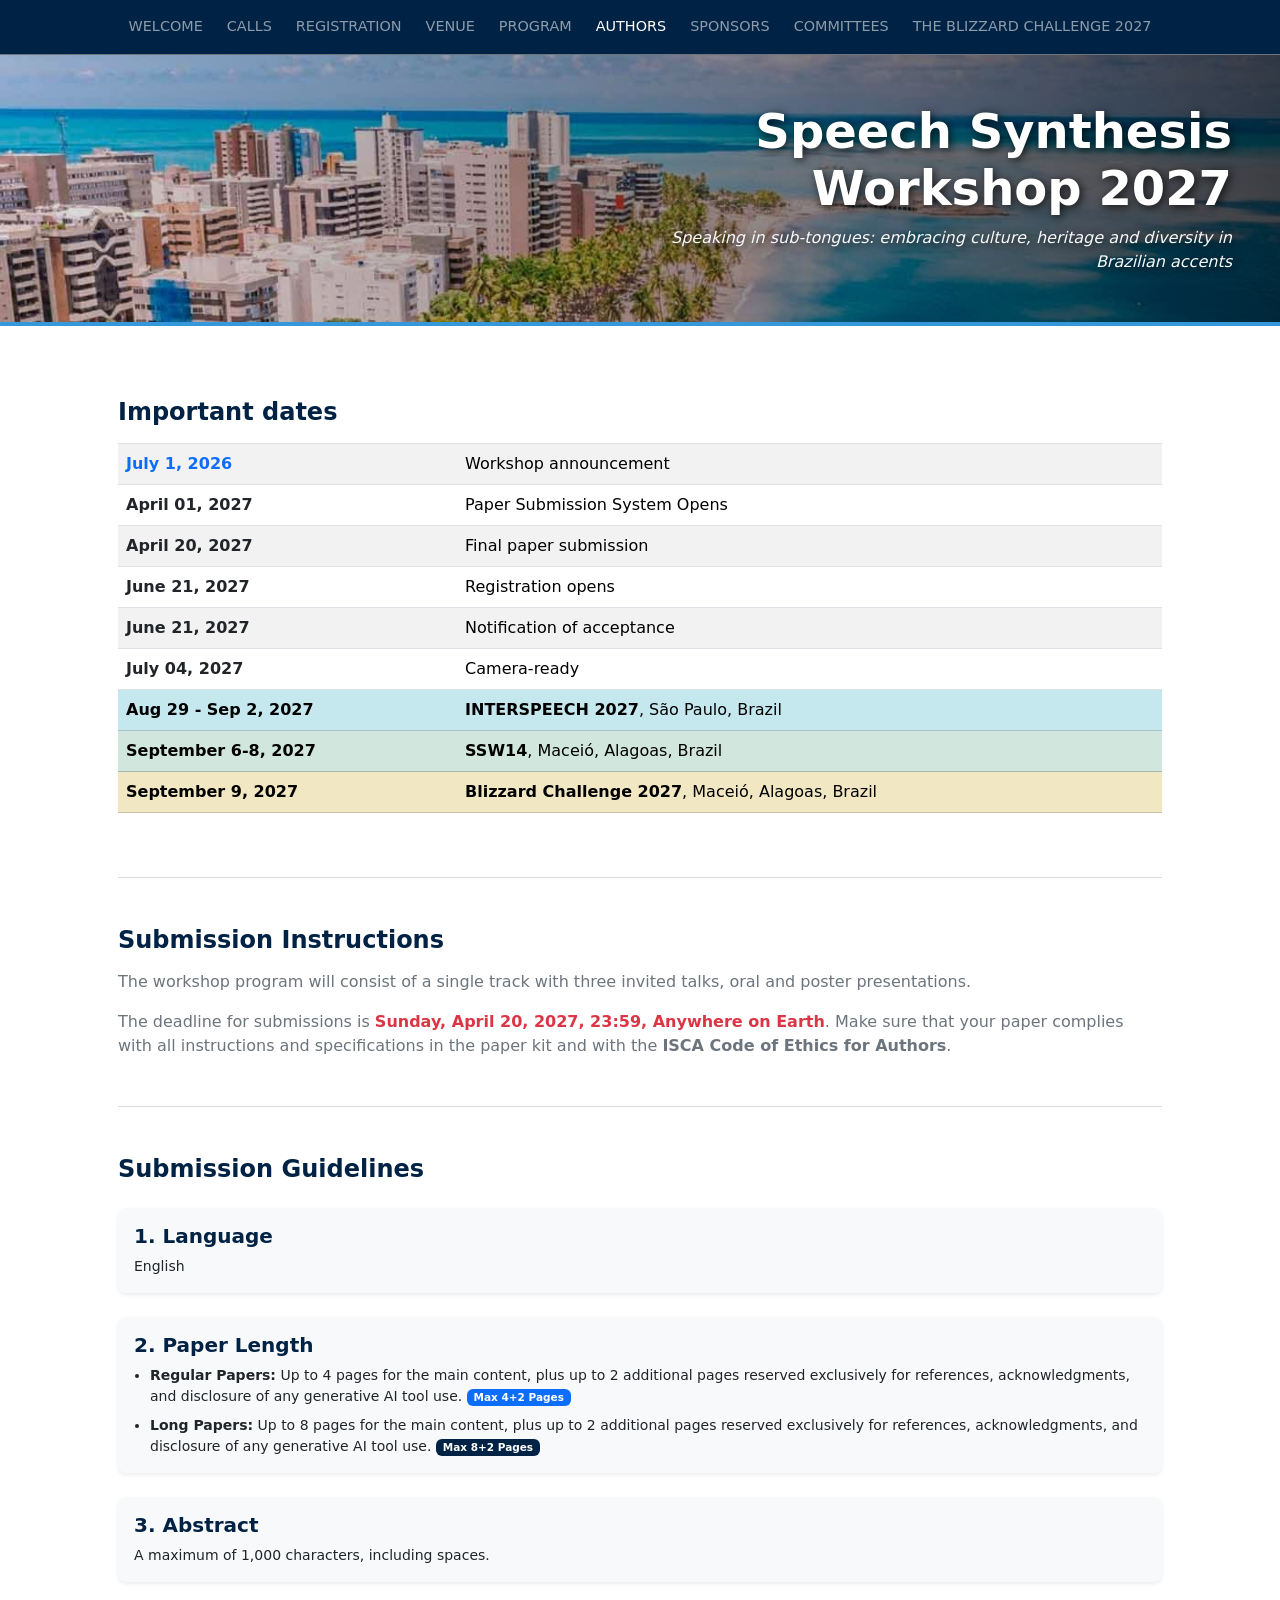
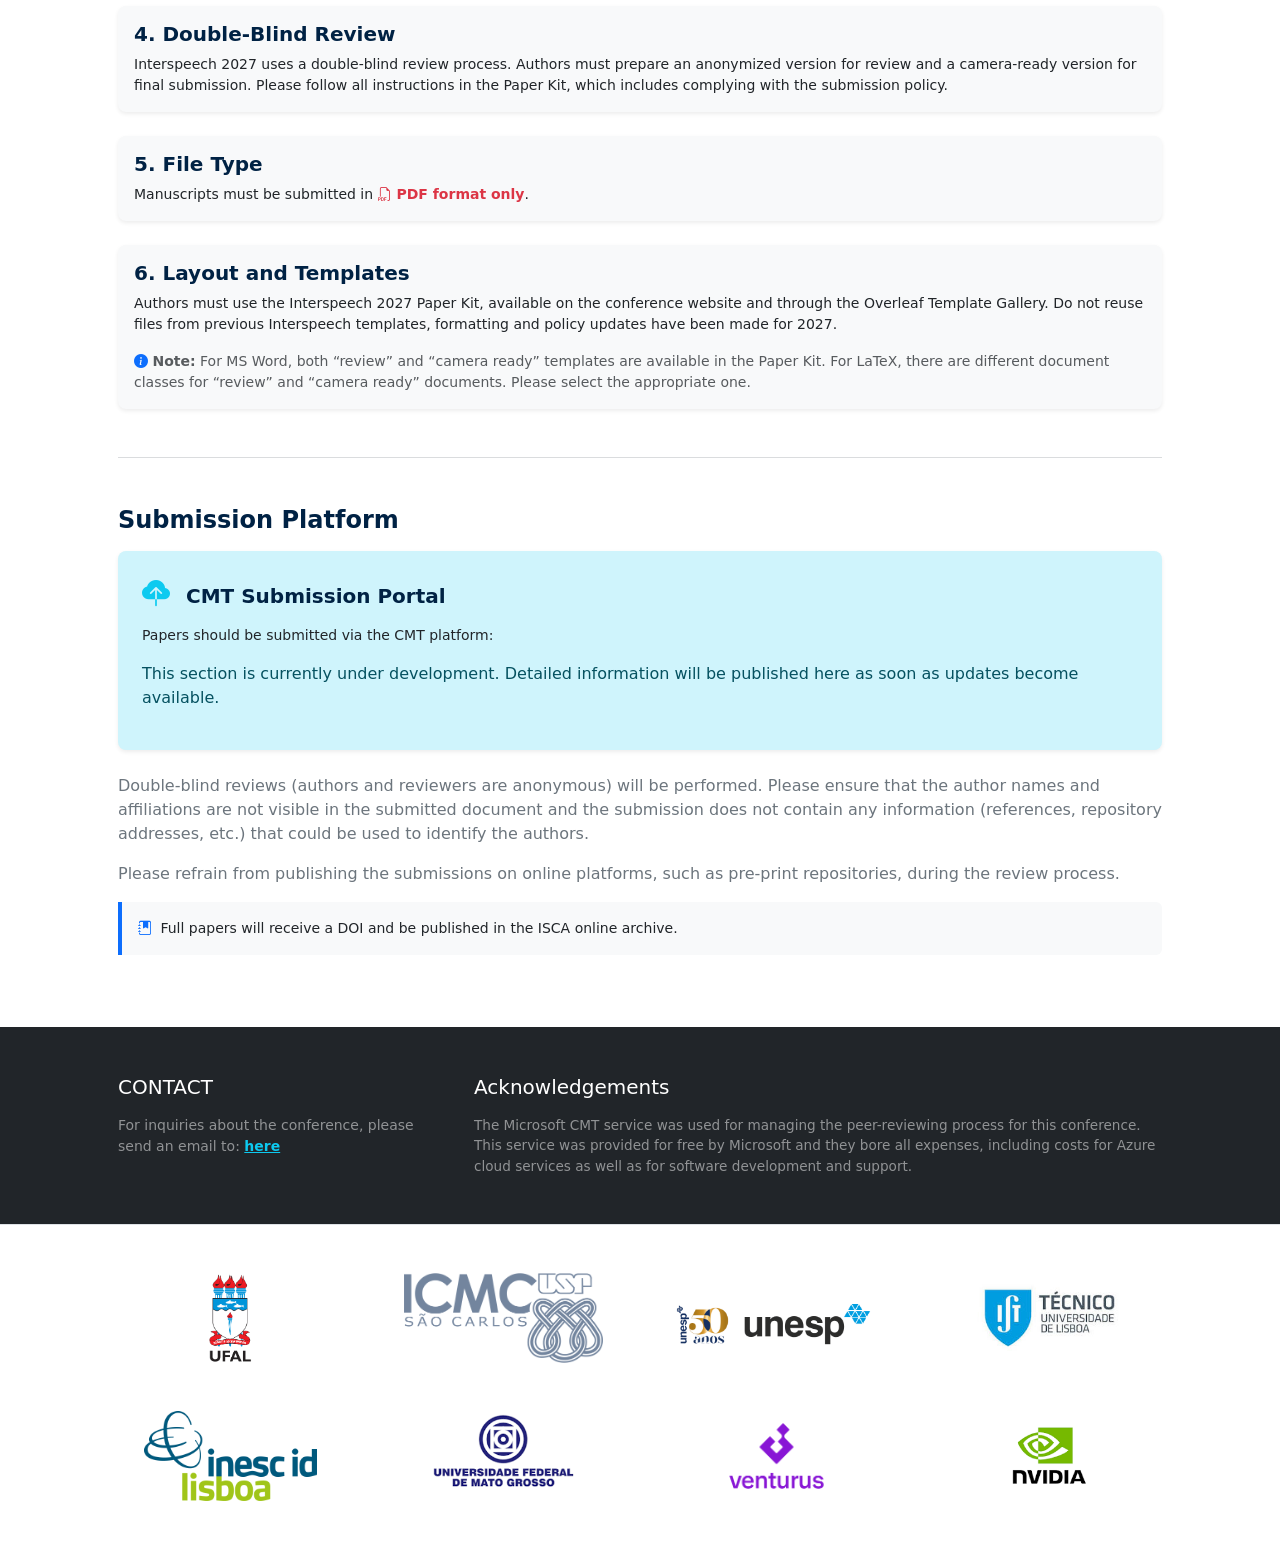
==== authors.html @ e578bae5 "deduplicating blizzard wiki info" ====
<!DOCTYPE html>
<html lang="en">
<head>
    <meta charset="UTF-8">
    <meta name="viewport" content="width=device-width, initial-scale=1.0">
    <title>Authors - Speech Synthesis Workshop 2027</title>
    <!-- Bootstrap CSS -->
    <link href="https://cdn.jsdelivr.net/npm/bootstrap@5.3.2/dist/css/bootstrap.min.css" rel="stylesheet">
    <!-- Bootstrap Icons -->
    <link rel="stylesheet" href="https://cdn.jsdelivr.net/npm/bootstrap-icons@1.11.1/font/bootstrap-icons.css">
    
    <link rel="stylesheet" href="css/theme.css">
    <link rel="stylesheet" href="css/components.css">
</head>
<body>

    <!-- Navigation Menu -->
    <nav class="navbar navbar-expand-xl navbar-dark bg-dark-blue border-bottom border-secondary">
        <div class="container-fluid px-4 px-md-5">
            <a class="navbar-brand d-xl-none text-white small" href="index.html">SSW 2027</a>
            <button class="navbar-toggler" type="button" data-bs-toggle="collapse" data-bs-target="#navbarNav">
                <span class="navbar-toggler-icon"></span>
            </button>
            <div class="collapse navbar-collapse justify-content-center" id="navbarNav">
                <ul class="navbar-nav text-uppercase gap-2 text-center">
                    <li class="nav-item"><a class="nav-link" href="index.html">Welcome</a></li>
                   <li class="nav-item"><a class="nav-link" href="calls.html">Calls</a></li>
                    <li class="nav-item"><a class="nav-link" href="registration.html">Registration</a></li>
                    <li class="nav-item"><a class="nav-link" href="venue.html">Venue</a></li>
                    <li class="nav-item"><a class="nav-link" href="program.html">Program</a></li>
                    <li class="nav-item"><a class="nav-link active" aria-current="page" href="authors.html">Authors</a></li>
                    <li class="nav-item"><a class="nav-link" href="sponsors.html">Sponsors</a></li>
                    <li class="nav-item"><a class="nav-link" href="committees.html">Committees</a></li>
                    <li class="nav-item"><a class="nav-link" href="blizzard-challenge.html">The Blizzard Challenge 2027</a></li>

                </ul>
            </div>
        </div>
    </nav>

    <!-- Page Header Hero -->
    <div class="page-header-hero text-white mb-5">
        <div class="container-fluid px-4 px-md-5">
            <div class="row justify-content-end">
                <div class="col-md-9 col-lg-6 text-end text-shadow-strong">
                    <h1 class="display-5 fw-bold mb-2">Speech Synthesis Workshop 2027</h1>
                    <p class="fs-6 fst-italic fw-light text-light opacity-90 mb-0">
                        Speaking in sub-tongues: embracing culture, heritage and diversity in Brazilian accents
                    </p>
                </div>
            </div>
        </div>
    </div>

    <!-- Main Content Container -->
    <div class="container px-4 px-md-5 py-4">
        <div class="row g-5">
            <div class="col-12 text-secondary">
                
                <!-- SECTION 1: IMPORTANT DATES -->
                <h3 class="fw-bold text-dark-blue mb-3 fs-4">Important dates</h3>
                <div class="table-responsive mb-5">
                    <table class="table table-striped table-hover align-middle border-top">
                        <tbody>
                            <tr><td class="fw-bold text-primary">July 1, 2026</td><td>Workshop announcement</td></tr>
                            <tr><td class="fw-bold text-dark">April 01, 2027</td><td>Paper Submission System Opens</td></tr>
                            <tr><td class="fw-bold text-dark">April 20, 2027</td><td>Final paper submission</td></tr>
                            <tr><td class="fw-bold text-dark">June 21, 2027</td><td>Registration opens</td></tr>
                            <tr><td class="fw-bold text-dark">June 21, 2027</td><td>Notification of acceptance</td></tr>
                            <tr><td class="fw-bold text-dark">July 04, 2027</td><td>Camera-ready</td></tr>
                            <tr class="table-info"><td class="fw-bold">Aug 29 - Sep 2, 2027</td><td><strong>INTERSPEECH 2027</strong>, São Paulo, Brazil</td></tr>
                            <tr class="table-success"><td class="fw-bold">September 6-8, 2027</td><td><strong>SSW14</strong>, Maceió, Alagoas, Brazil</td></tr>
                            <tr class="table-warning"><td class="fw-bold">September 9, 2027</td><td><strong>Blizzard Challenge 2027</strong>, Maceió, Alagoas, Brazil</td></tr>
                        </tbody>
                    </table>
                </div>

                <hr class="my-5 opacity-25">

                <!-- SECTION 2: SUBMISSION INSTRUCTIONS -->
                <h3 class="fw-bold text-dark-blue mb-3 fs-4">Submission Instructions</h3>
                <p>The workshop program will consist of a single track with three invited talks, oral and poster presentations.</p>
                <p>The deadline for submissions is <span class="text-danger fw-bold">Sunday, April 20, 2027, 23:59, Anywhere on Earth</span>. Make sure that your paper complies with all instructions and specifications in the paper kit and with the <strong>ISCA Code of Ethics for Authors</strong>.</p>

                <hr class="my-5 opacity-25">

                <!-- SECTION 3: SUBMISSION GUIDELINES -->
                <h3 class="fw-bold text-dark-blue mb-4 fs-4">Submission Guidelines</h3>
                
                <div class="row g-4">
                    <!-- Guideline 1 -->
                    <div class="col-12">
                        <div class="card border-0 bg-light p-3 shadow-sm rounded-3">
                            <h5 class="fw-bold text-dark-blue mb-2">1. Language</h5>
                            <p class="mb-0 small">English</p>
                        </div>
                    </div>

                    <!-- Guideline 2 -->
                    <div class="col-12">
                        <div class="card border-0 bg-light p-3 shadow-sm rounded-3">
                            <h5 class="fw-bold text-dark-blue mb-2">2. Paper Length</h5>
                            <ul class="mb-0 small ps-3">
                                <li class="mb-2"><strong>Regular Papers:</strong> Up to 4 pages for the main content, plus up to 2 additional pages reserved exclusively for references, acknowledgments, and disclosure of any generative AI tool use. <span class="badge bg-primary">Max 4+2 Pages</span></li>
                                <li><strong>Long Papers:</strong> Up to 8 pages for the main content, plus up to 2 additional pages reserved exclusively for references, acknowledgments, and disclosure of any generative AI tool use. <span class="badge bg-dark-blue">Max 8+2 Pages</span></li>
                            </ul>
                        </div>
                    </div>

                    <!-- Guideline 3 -->
                    <div class="col-12">
                        <div class="card border-0 bg-light p-3 shadow-sm rounded-3">
                            <h5 class="fw-bold text-dark-blue mb-2">3. Abstract</h5>
                            <p class="mb-0 small">A maximum of 1,000 characters, including spaces.</p>
                        </div>
                    </div>

                    <!-- Guideline 4 -->
                    <div class="col-12">
                        <div class="card border-0 bg-light p-3 shadow-sm rounded-3">
                            <h5 class="fw-bold text-dark-blue mb-2">4. Double-Blind Review</h5>
                            <p class="mb-0 small">Interspeech 2027 uses a double-blind review process. Authors must prepare an anonymized version for review and a camera-ready version for final submission. Please follow all instructions in the Paper Kit, which includes complying with the submission policy.</p>
                        </div>
                    </div>

                    <!-- Guideline 5 -->
                    <div class="col-12">
                        <div class="card border-0 bg-light p-3 shadow-sm rounded-3">
                            <h5 class="fw-bold text-dark-blue mb-2">5. File Type</h5>
                            <p class="mb-0 small">Manuscripts must be submitted in <strong class="text-danger"><i class="bi bi-filetype-pdf"></i> PDF format only</strong>.</p>
                        </div>
                    </div>

                    <!-- Guideline 6 -->
                    <div class="col-12">
                        <div class="card border-0 bg-light p-3 shadow-sm rounded-3">
                            <h5 class="fw-bold text-dark-blue mb-2">6. Layout and Templates</h5>
                            <p class="small">Authors must use the Interspeech 2027 Paper Kit, available on the conference website and through the Overleaf Template Gallery. Do not reuse files from previous Interspeech templates, formatting and policy updates have been made for 2027.</p>
                            <p class="mb-0 small text-muted"><i class="bi bi-info-circle-fill text-primary"></i> <strong>Note:</strong> For MS Word, both “review” and “camera ready” templates are available in the Paper Kit. For LaTeX, there are different document classes for “review” and “camera ready” documents. Please select the appropriate one.</p>
                        </div>
                    </div>
                </div>

                <hr class="my-5 opacity-25">

                <!-- SECTION 4: SUBMISSIONS LINK & POLICY -->
                <h3 class="fw-bold text-dark-blue mb-3 fs-4">Submission Platform</h3>
                
                <div class="alert alert-info border-0 p-4 mb-4 shadow-sm rounded-3">
                    <div class="d-flex align-items-center gap-3 mb-2">
                        <i class="bi bi-cloud-upload-fill fs-3 text-info"></i>
                        <h5 class="fw-bold mb-0 text-dark-blue">CMT Submission Portal</h5>
                    </div>
                    <p class="small text-dark mb-3">Papers should be submitted via the CMT platform:</p>
                    <p>This section is currently under development. Detailed information will be published here as soon as updates become available.</p>
                    <!--a href="https://cmt3.research.microsoft.com/" target="_blank" class="btn btn-primary px-4 fw-bold">
                        <i class="bi bi-box-arrow-up-right me-2"></i> Submit Paper via CMT
                </a-->
                </div>

                <p>Double-blind reviews (authors and reviewers are anonymous) will be performed. Please ensure that the author names and affiliations are not visible in the submitted document and the submission does not contain any information (references, repository addresses, etc.) that could be used to identify the authors.</p>
                <p>Please refrain from publishing the submissions on online platforms, such as pre-print repositories, during the review process.</p>
                
                <div class="p-3 bg-light border-start border-4 border-primary rounded-end mb-5">
                    <p class="mb-0 small fw-medium text-dark"><i class="bi bi-journal-bookmark-fill text-primary me-1"></i> Full papers will receive a DOI and be published in the ISCA online archive.</p>
                </div>

            </div>
        </div>
    </div>

    <!-- Contact & Acknowledgements Section -->
    <div class="bg-dark text-white-50 py-5">
        <div class="container px-4 px-md-5">
            <div class="row g-4">
                <div class="col-md-4">
                    <h4 class="text-white mb-3 fs-5">CONTACT</h4>
                    <p class="small mb-0">For inquiries about the conference, please send an email to: <a href="mailto:sswblizzard2027@gmail.com" class="text-info fw-bold">here</a></p>
                </div>
                <div class="col-md-8">
                    <h4 class="text-white mb-3 fs-5">Acknowledgements</h4>
                    <p class="small mb-0" style="font-size: 0.85rem;">The Microsoft CMT service was used for managing the peer-reviewing process for this conference. This service was provided for free by Microsoft and they bore all expenses, including costs for Azure cloud services as well as for software development and support.</p>
                </div>
            </div>
        </div>
    </div>

    <!-- Footer Logos -->
    <footer class="bg-white py-5 border-top">
        <div class="container px-4 px-md-5">
            <div class="row g-4 g-md-5 justify-content-center align-items-center text-center logo-container">
                <div class="col-6 col-md-3"><img src="images/ufal.png" alt="UFAL" title="Universidade Federal de Alagoas"></div>
                <div class="col-6 col-md-3"><img src="images/icmc.png" alt="ICMC - USP" title="Instituto de Ciências Matemáticas e de Computação - USP"></div>
                <div class="col-6 col-md-3"><img src="images/unesp.png" alt="UNESP" title="Universidade Estadual Paulista"></div>
                <div class="col-6 col-md-3"><img src="images/universidade_Lisboa.jpg" alt="Universidade de Lisboa" title="Universidade de Lisboa"></div>
                <div class="col-6 col-md-3"><img src="images/inescid.png" alt="INESC-ID" title="INESC-ID Lisboa"></div>
                <div class="col-6 col-md-3"><img src="images/ufmt.png" alt="UFMT" title="Universidade Federal de Mato Grosso"></div>
                <div class="col-6 col-md-3"><img src="images/venturus.png" alt="Venturus" title="Venturus"></div>
                <div class="col-6 col-md-3"><img src="images/nvidia.png" alt="NVIDIA" title="NVIDIA"></div>
            </div>
        </div>
    </footer>

    <!-- Bootstrap Bundle JS -->
    <script src="https://cdn.jsdelivr.net/npm/bootstrap@5.3.2/dist/js/bootstrap.bundle.min.js"></script>
</body>
</html>
---- css/theme.css ----
/* Cores Globais da Identidade Visual */
.bg-dark-blue {
    background-color: #002244;
}

.text-dark-blue {
    color: #002244;
}

.text-shadow-strong {
    text-shadow: 2px 2px 10px rgba(0, 0, 0, 0.8);
}

/* Menu / Navbar */
.navbar-nav .nav-link {
    font-weight: 500;
    font-size: 0.9rem;
}

.navbar-nav .nav-link:hover {
    color: #3498db !important;
}
---- css/components.css ----
/* Faixa com a imagem de Maceió para as páginas secundárias */
.page-header-hero {
    background-image: linear-gradient(to left, rgba(0, 0, 0, 0.7) 0%, rgba(0, 0, 0, 0.3) 60%, rgba(0, 0, 0, 0.1) 100%), 
                      url('../images/maceio.jpeg');
    background-size: cover;
    background-repeat: no-repeat;
    
    /* No celular: gradiente e imagem começam no topo normal */
    background-position: center top, center top; 
    
    padding: 3rem 0; 
    border-bottom: 4px solid #3498db; 
}

/* Aplica o ajuste APENAS em computadores e tablets grandes */
@media (min-width: 992px) {
    .page-header-hero {
        /* CORREÇÃO AQUI: O gradiente fica travado cobrindo o bloco inteiro (center top) 
           e APENAS a foto (segundo valor) sobe os -60px para fazer o corte que você quer. */
        background-position: center top, center -60px; 
    }
}

/* Faixa compacta para o topo das páginas secundárias */
.page-header {
    background-color: #1a365d; 
    border-bottom: 4px solid #3498db; 
    padding: 3rem 0;
}

/* Imagem Hero Maceió */
.hero-workshop {
    background-image: linear-gradient(to left, rgba(0, 0, 0, 0.6) 0%, rgba(0, 0, 0, 0.2) 50%, rgba(0, 0, 0, 0) 100%), 
                      url('../images/maceio.jpeg'); /* '../' serve para sair da pasta css e achar a pasta images */
    background-size: cover;
    background-position: center;
    min-height: calc(100vh - 56px); 
    position: relative;
}

/* Cronômetro (Countdown) */
.countdown-box {
    background-color: rgba(33, 37, 41, 0.85);
    border-radius: 12px;
    max-width: 280px;
    width: 100%;
    border: 1px solid rgba(255, 255, 255, 0.1);
}

.countdown-number {
    font-size: 1.5rem;
    font-weight: 700;
    color: #3498db;
    line-height: 1;
}

.countdown-label {
    font-size: 0.65rem;
    text-transform: uppercase;
    color: #aaa;
}

/* Estilo customizado para os Cards de Atualizações */
.update-card {
    border-left: 4px solid #3498db !important;
    transition: transform 0.2s;
}

.update-card:hover {
    transform: translateY(-3px);
}

/* Grid de Logos na base */
.logo-container img {
    max-height: 90px;
    width: auto;
    max-width: 100%;
    object-fit: contain;
}

/* Detalhes visuais exclusivos para as páginas do Blizzard */
.blizzard-text-accent {
    color: #00d2c4 !important; /* Um ciano vibrante que combina com o mar e destaca no azul escuro */
}

.blizzard-card-active {
    border-left: 4px solid #00d2c4 !important;
}
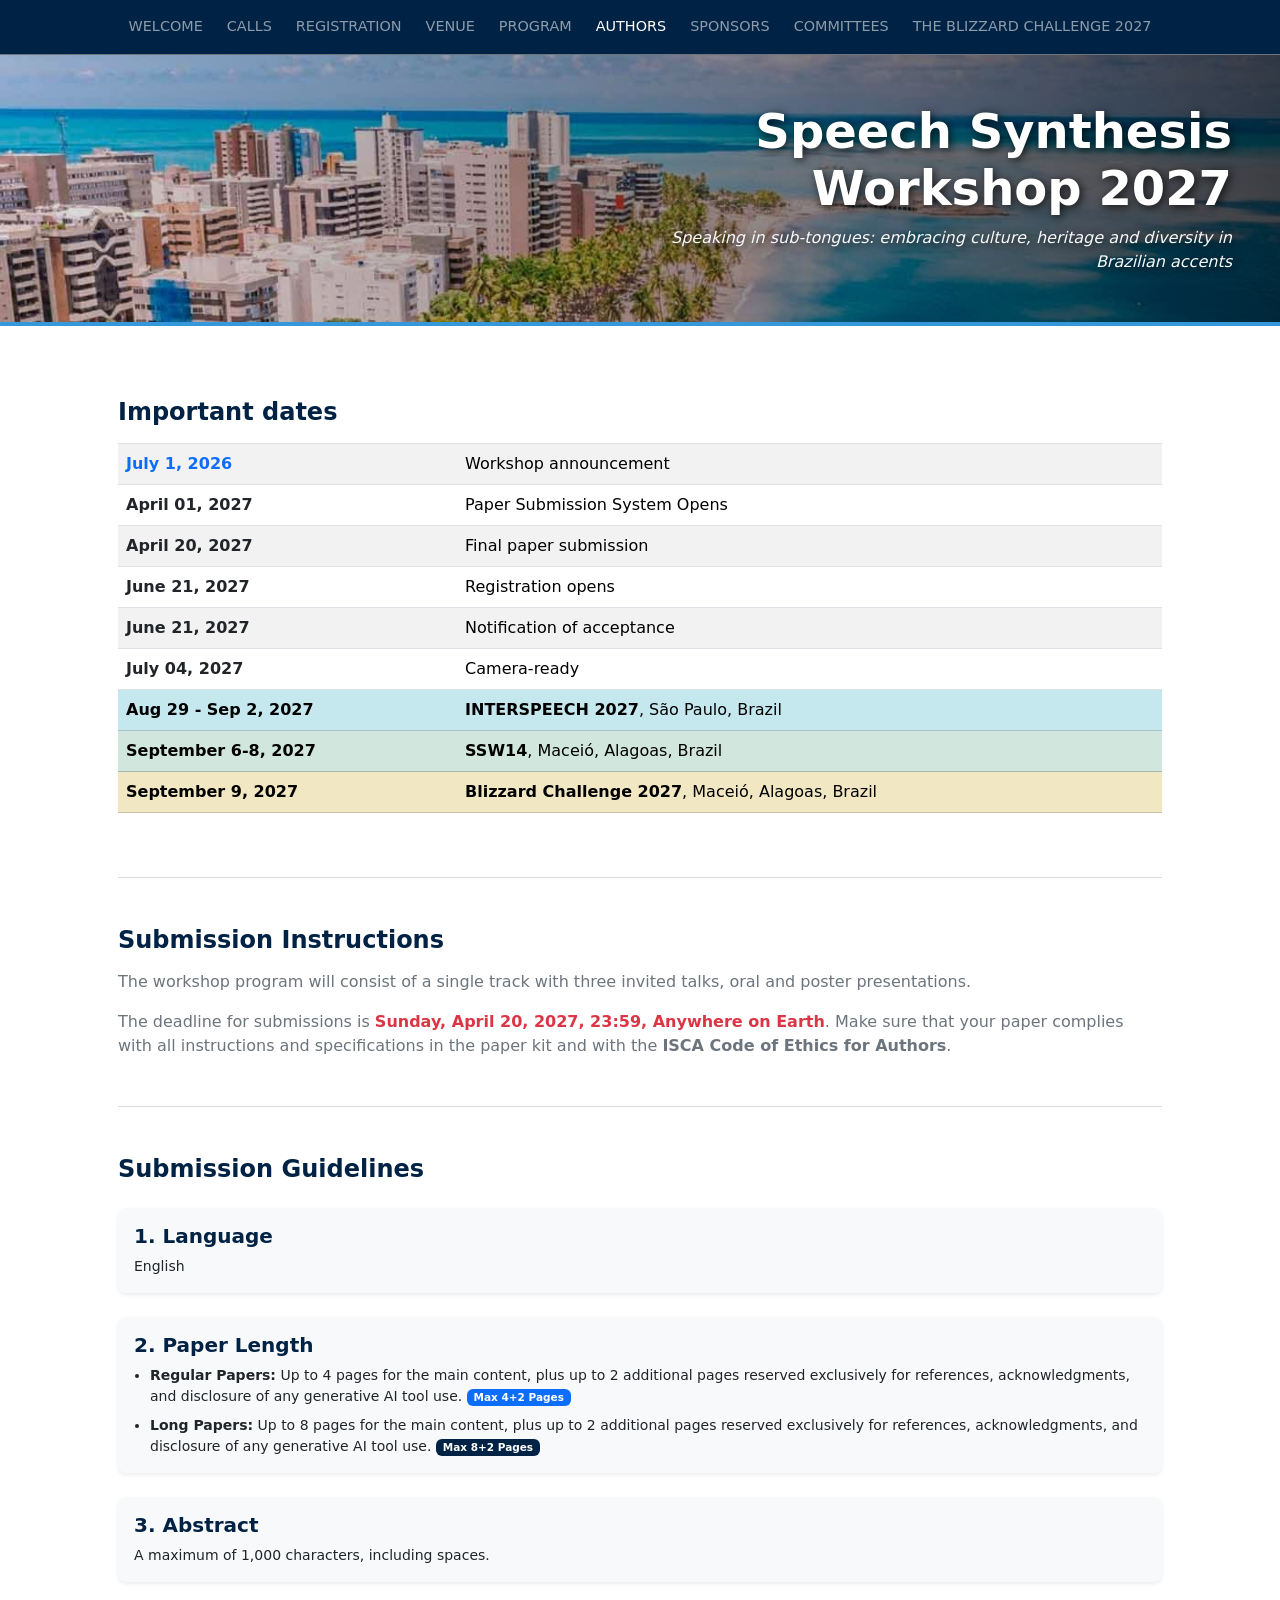
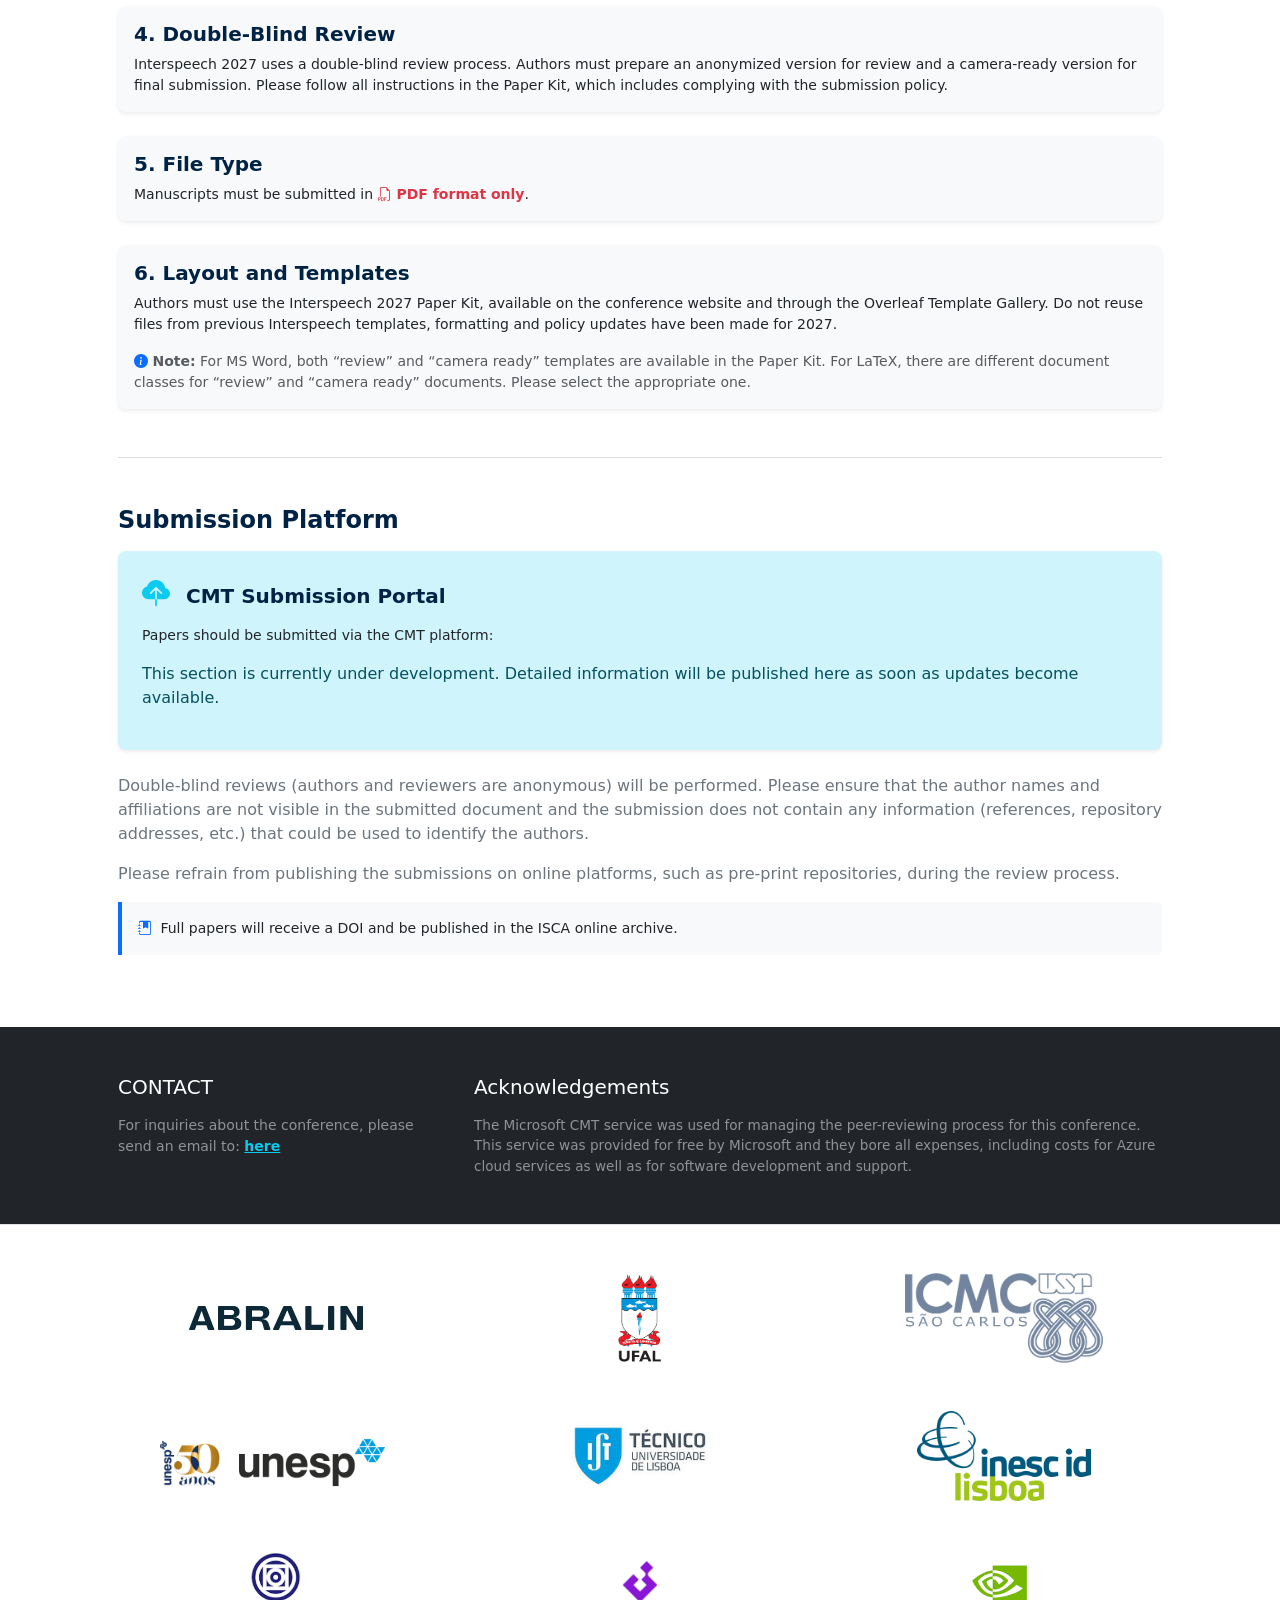
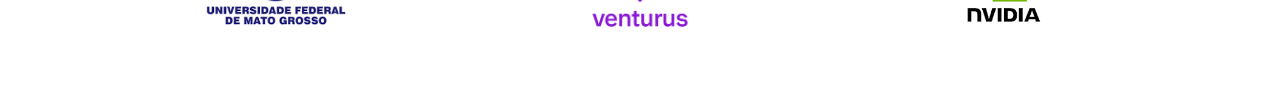
==== commit a5e190c9: "logo abralin" ====
--- a/authors.html
+++ b/authors.html
@@ -188,15 +188,16 @@
     <!-- Footer Logos -->
     <footer class="bg-white py-5 border-top">
         <div class="container px-4 px-md-5">
-            <div class="row g-4 g-md-5 justify-content-center align-items-center text-center logo-container">
-                <div class="col-6 col-md-3"><img src="images/ufal.png" alt="UFAL" title="Universidade Federal de Alagoas"></div>
-                <div class="col-6 col-md-3"><img src="images/icmc.png" alt="ICMC - USP" title="Instituto de Ciências Matemáticas e de Computação - USP"></div>
-                <div class="col-6 col-md-3"><img src="images/unesp.png" alt="UNESP" title="Universidade Estadual Paulista"></div>
-                <div class="col-6 col-md-3"><img src="images/universidade_Lisboa.jpg" alt="Universidade de Lisboa" title="Universidade de Lisboa"></div>
-                <div class="col-6 col-md-3"><img src="images/inescid.png" alt="INESC-ID" title="INESC-ID Lisboa"></div>
-                <div class="col-6 col-md-3"><img src="images/ufmt.png" alt="UFMT" title="Universidade Federal de Mato Grosso"></div>
-                <div class="col-6 col-md-3"><img src="images/venturus.png" alt="Venturus" title="Venturus"></div>
-                <div class="col-6 col-md-3"><img src="images/nvidia.png" alt="NVIDIA" title="NVIDIA"></div>
+            <div class="row g-3 g-md-5 justify-content-center align-items-center text-center logo-container">
+                <div class="col-6 col-md-4"><img src="images/abralin.svg" alt="ABRALIN" title="Associação Brasileira de Linguística"></div>
+                <div class="col-6 col-md-4"><img src="images/ufal.png" alt="UFAL" title="Universidade Federal de Alagoas"></div>
+                <div class="col-6 col-md-4"><img src="images/icmc.png" alt="ICMC - USP" title="Instituto de Ciências Matemáticas e de Computação - USP"></div>
+                <div class="col-6 col-md-4"><img src="images/unesp.png" alt="UNESP" title="Universidade Estadual Paulista"></div>
+                <div class="col-6 col-md-4"><img src="images/universidade_Lisboa.jpg" alt="Universidade de Lisboa" title="Universidade de Lisboa"></div>
+                <div class="col-6 col-md-4"><img src="images/inescid.png" alt="INESC-ID" title="INESC-ID Lisboa"></div>
+                <div class="col-6 col-md-4"><img src="images/ufmt.png" alt="UFMT" title="Universidade Federal de Mato Grosso"></div>
+                <div class="col-6 col-md-4"><img src="images/venturus.png" alt="Venturus" title="Venturus"></div>
+                <div class="col-6 col-md-4"><img src="images/nvidia.png" alt="NVIDIA" title="NVIDIA"></div>
             </div>
         </div>
     </footer>
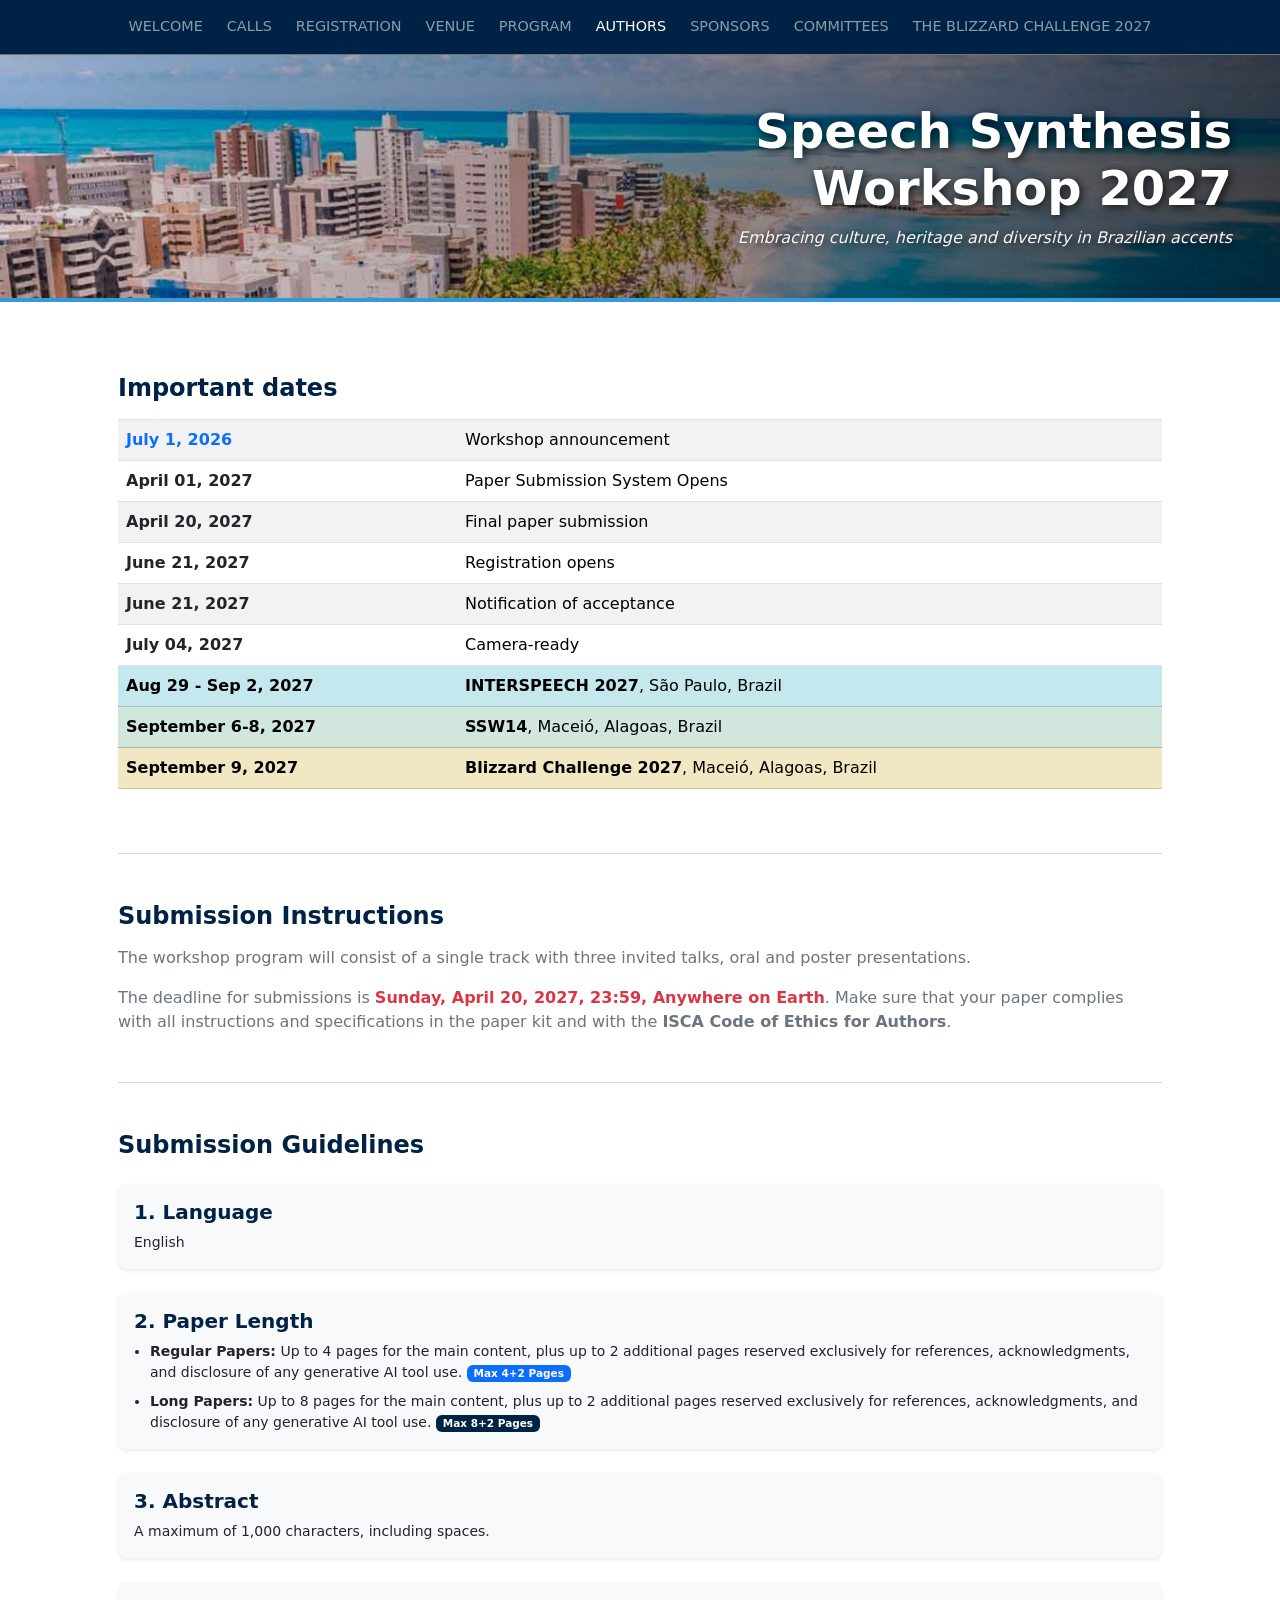
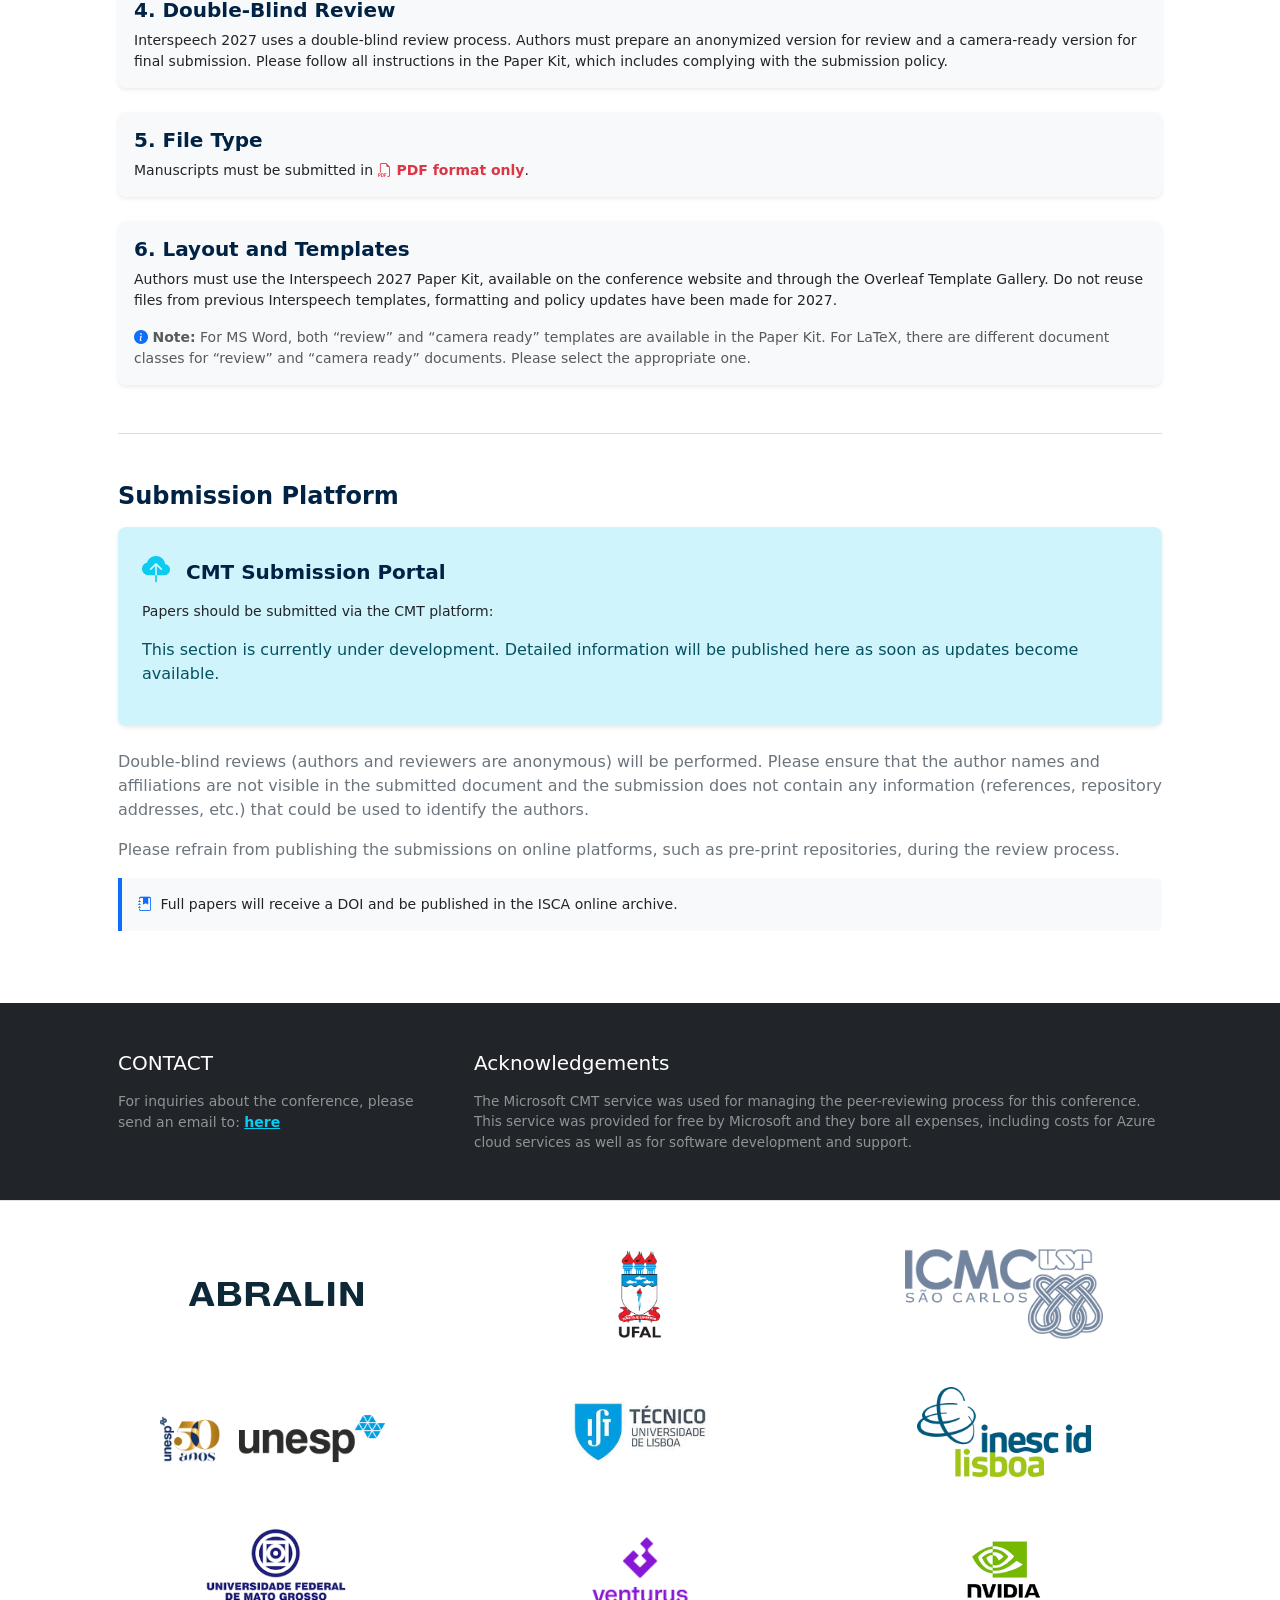
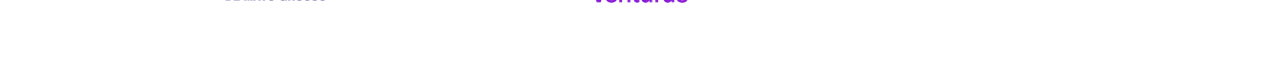
==== commit f56e25a3: "Updated pages" ====
--- a/authors.html
+++ b/authors.html
@@ -45,7 +45,7 @@
                 <div class="col-md-9 col-lg-6 text-end text-shadow-strong">
                     <h1 class="display-5 fw-bold mb-2">Speech Synthesis Workshop 2027</h1>
                     <p class="fs-6 fst-italic fw-light text-light opacity-90 mb-0">
-                        Speaking in sub-tongues: embracing culture, heritage and diversity in Brazilian accents
+                        Embracing culture, heritage and diversity in Brazilian accents
                     </p>
                 </div>
             </div>
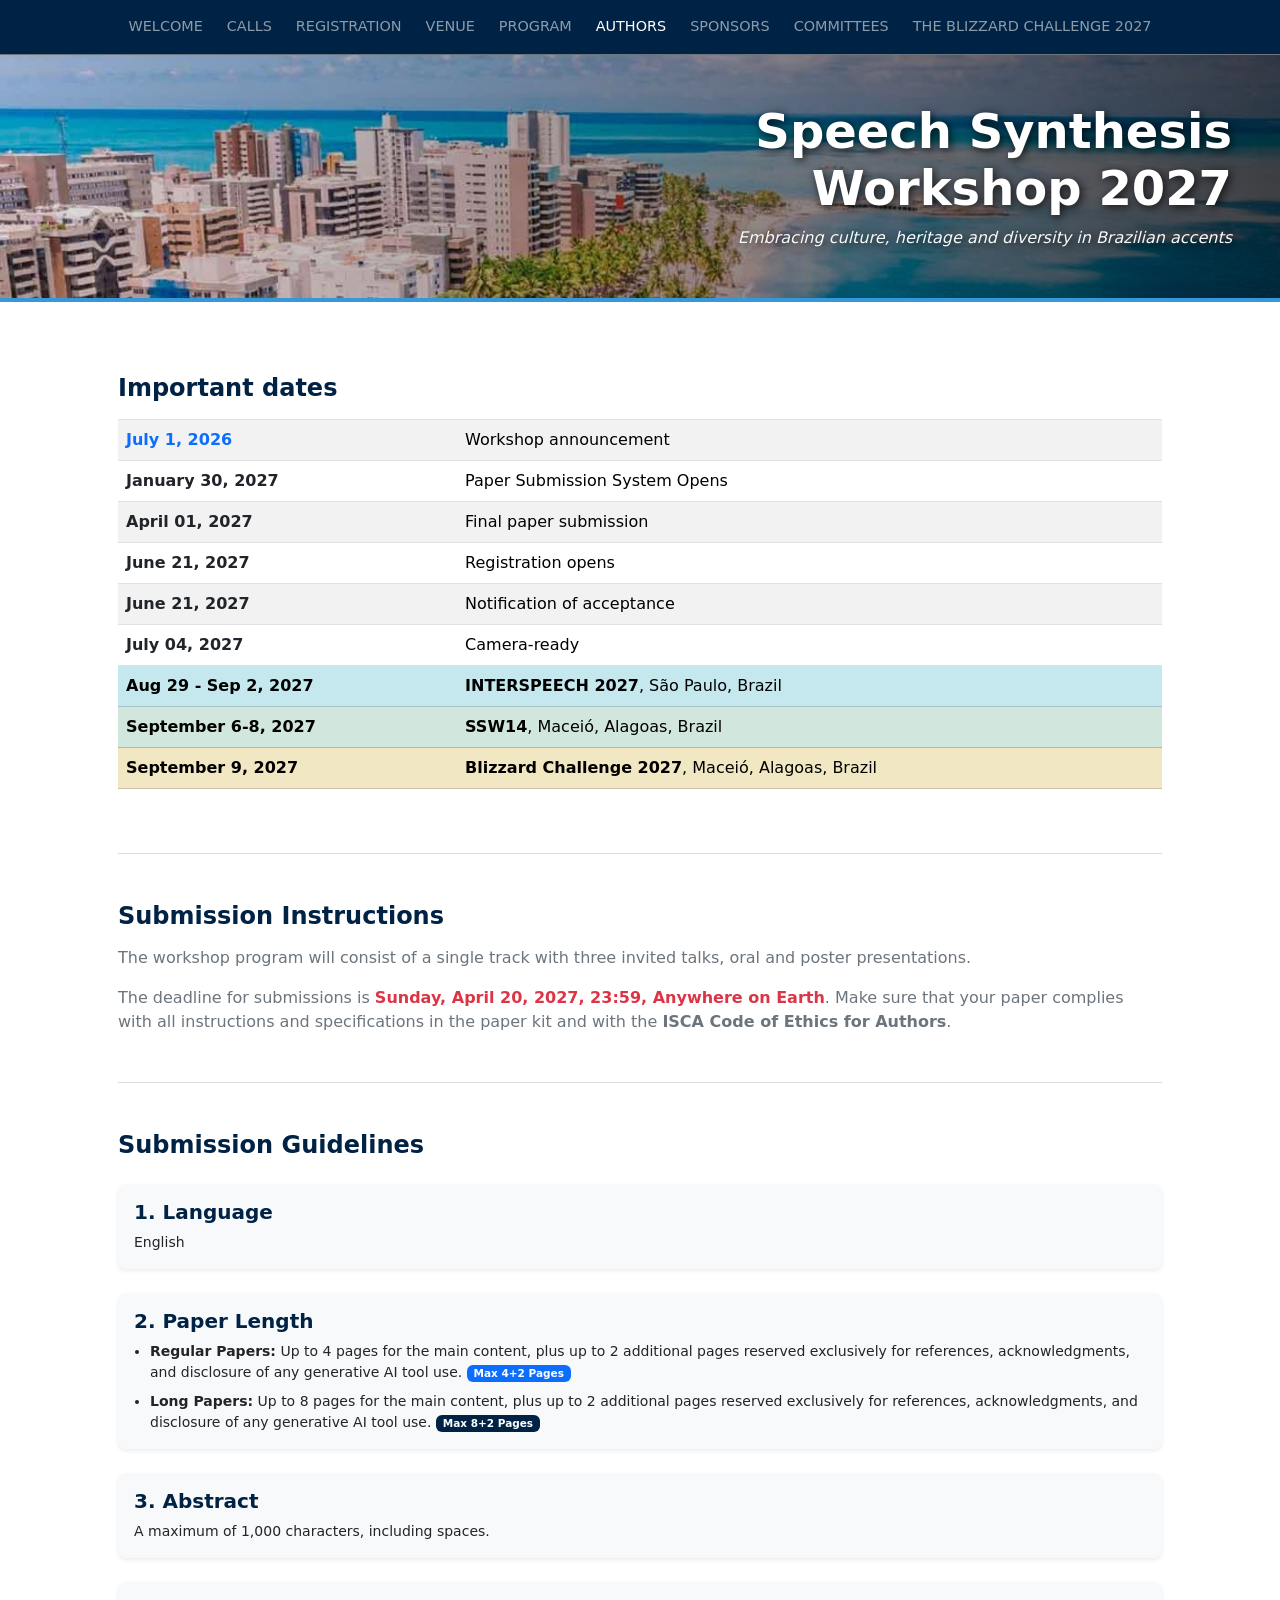
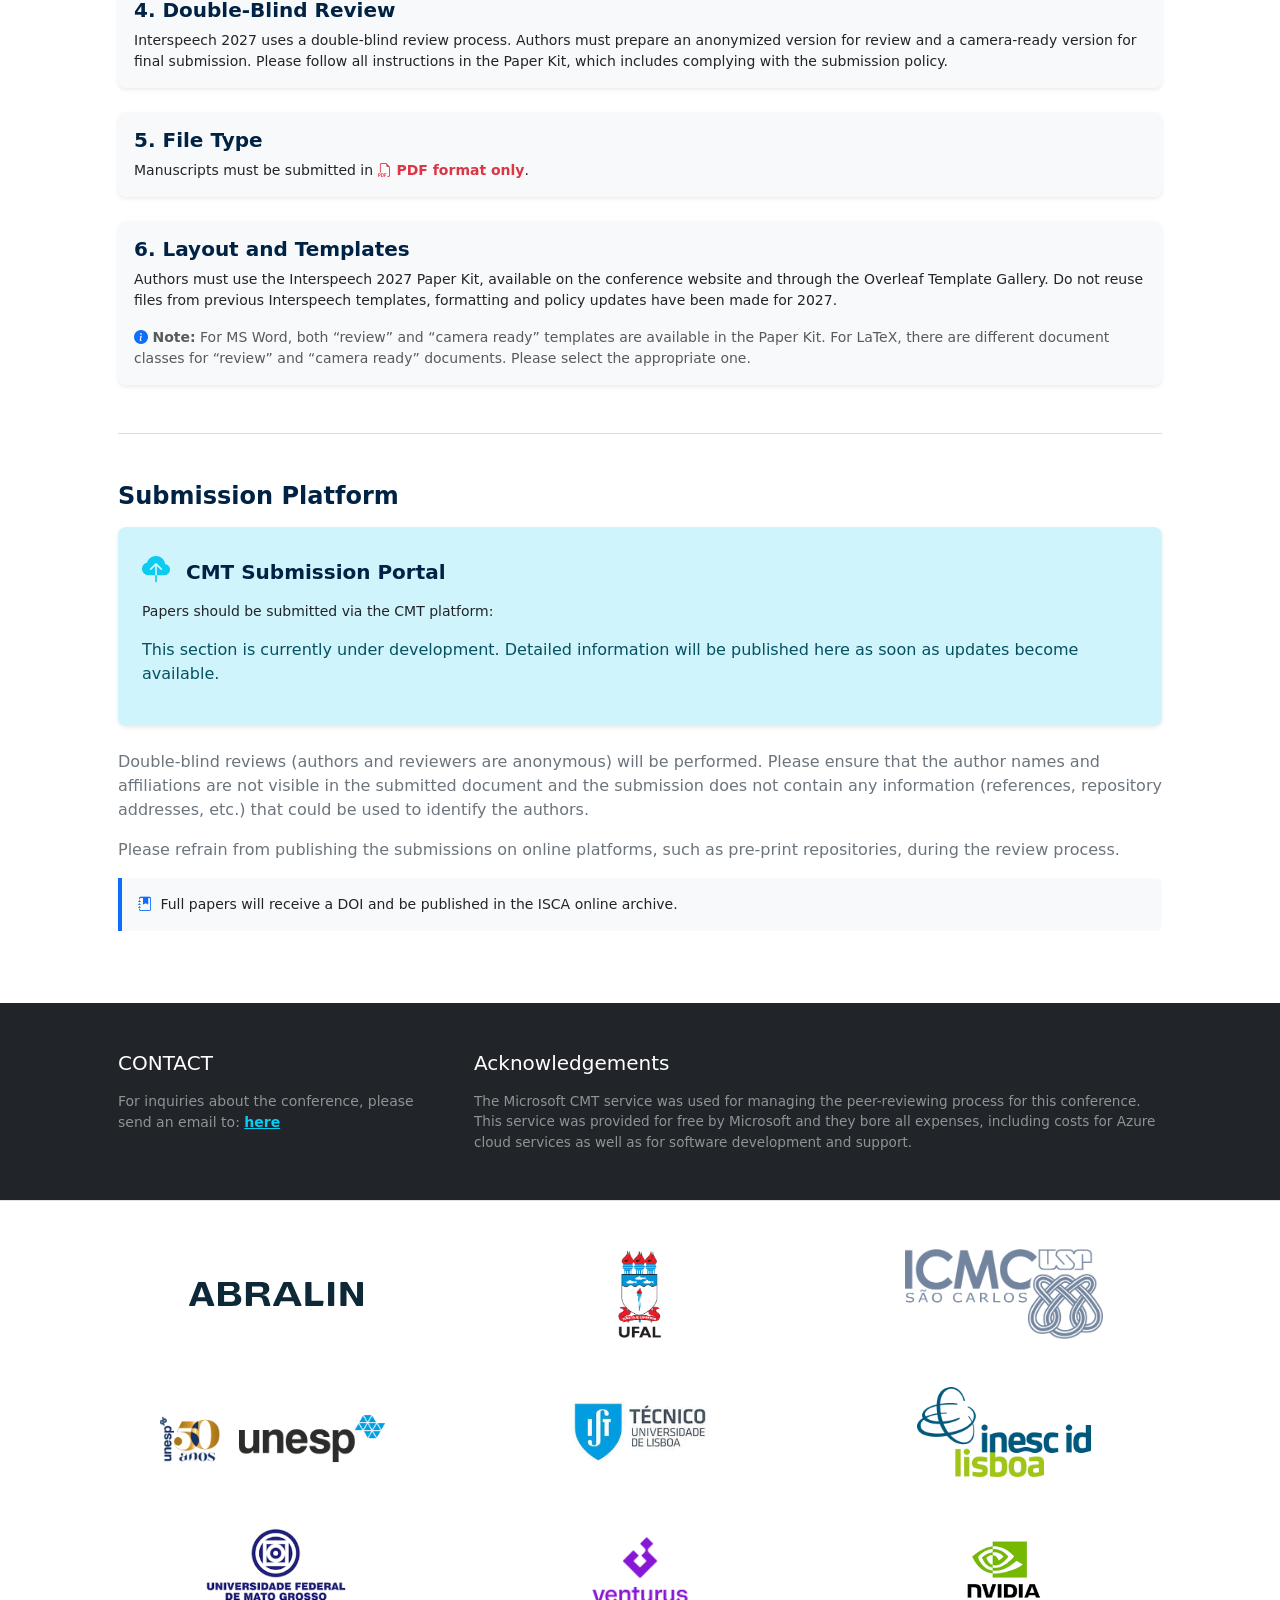
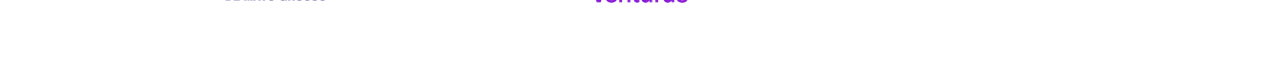
==== commit 2f75479b: "Updated pages" ====
--- a/authors.html
+++ b/authors.html
@@ -63,8 +63,8 @@
                     <table class="table table-striped table-hover align-middle border-top">
                         <tbody>
                             <tr><td class="fw-bold text-primary">July 1, 2026</td><td>Workshop announcement</td></tr>
-                            <tr><td class="fw-bold text-dark">April 01, 2027</td><td>Paper Submission System Opens</td></tr>
-                            <tr><td class="fw-bold text-dark">April 20, 2027</td><td>Final paper submission</td></tr>
+                            <tr><td class="fw-bold text-dark">January 30, 2027</td><td>Paper Submission System Opens</td></tr>
+                            <tr><td class="fw-bold text-dark">April 01, 2027</td><td>Final paper submission</td></tr>
                             <tr><td class="fw-bold text-dark">June 21, 2027</td><td>Registration opens</td></tr>
                             <tr><td class="fw-bold text-dark">June 21, 2027</td><td>Notification of acceptance</td></tr>
                             <tr><td class="fw-bold text-dark">July 04, 2027</td><td>Camera-ready</td></tr>
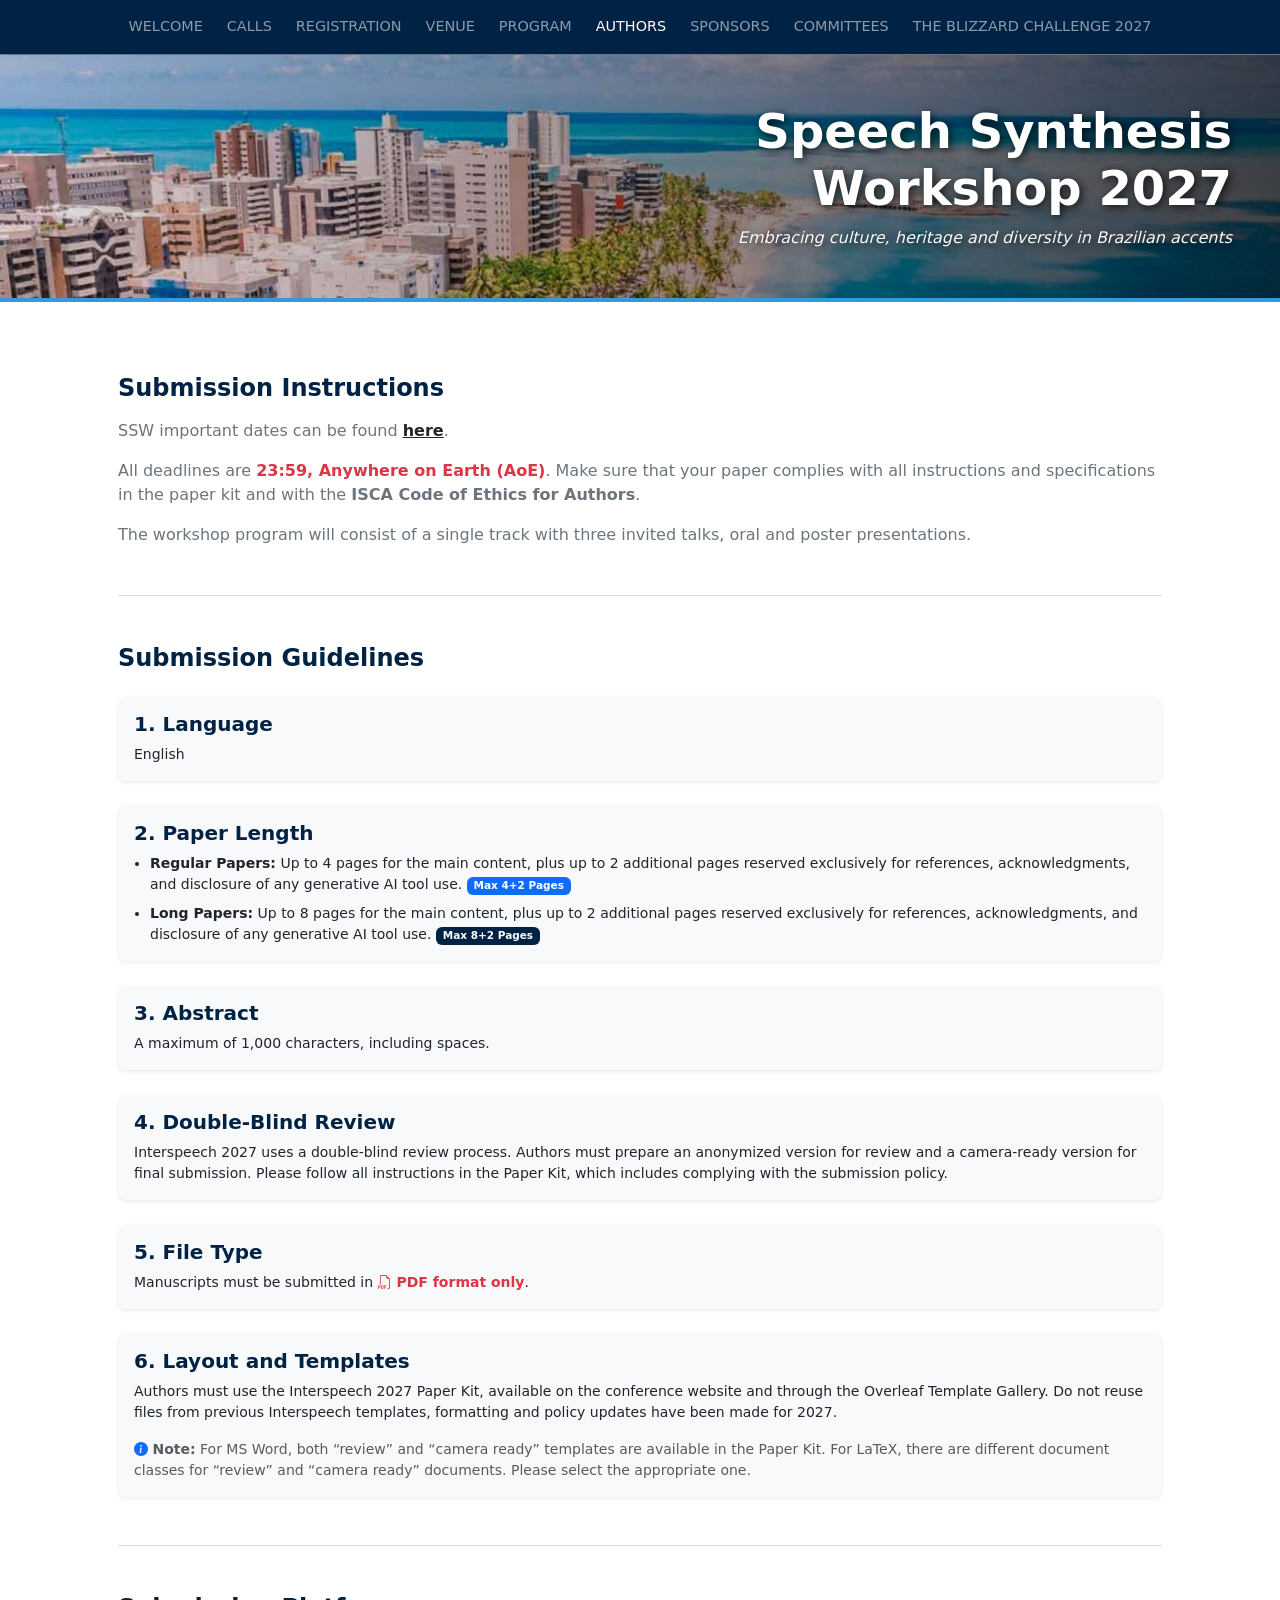
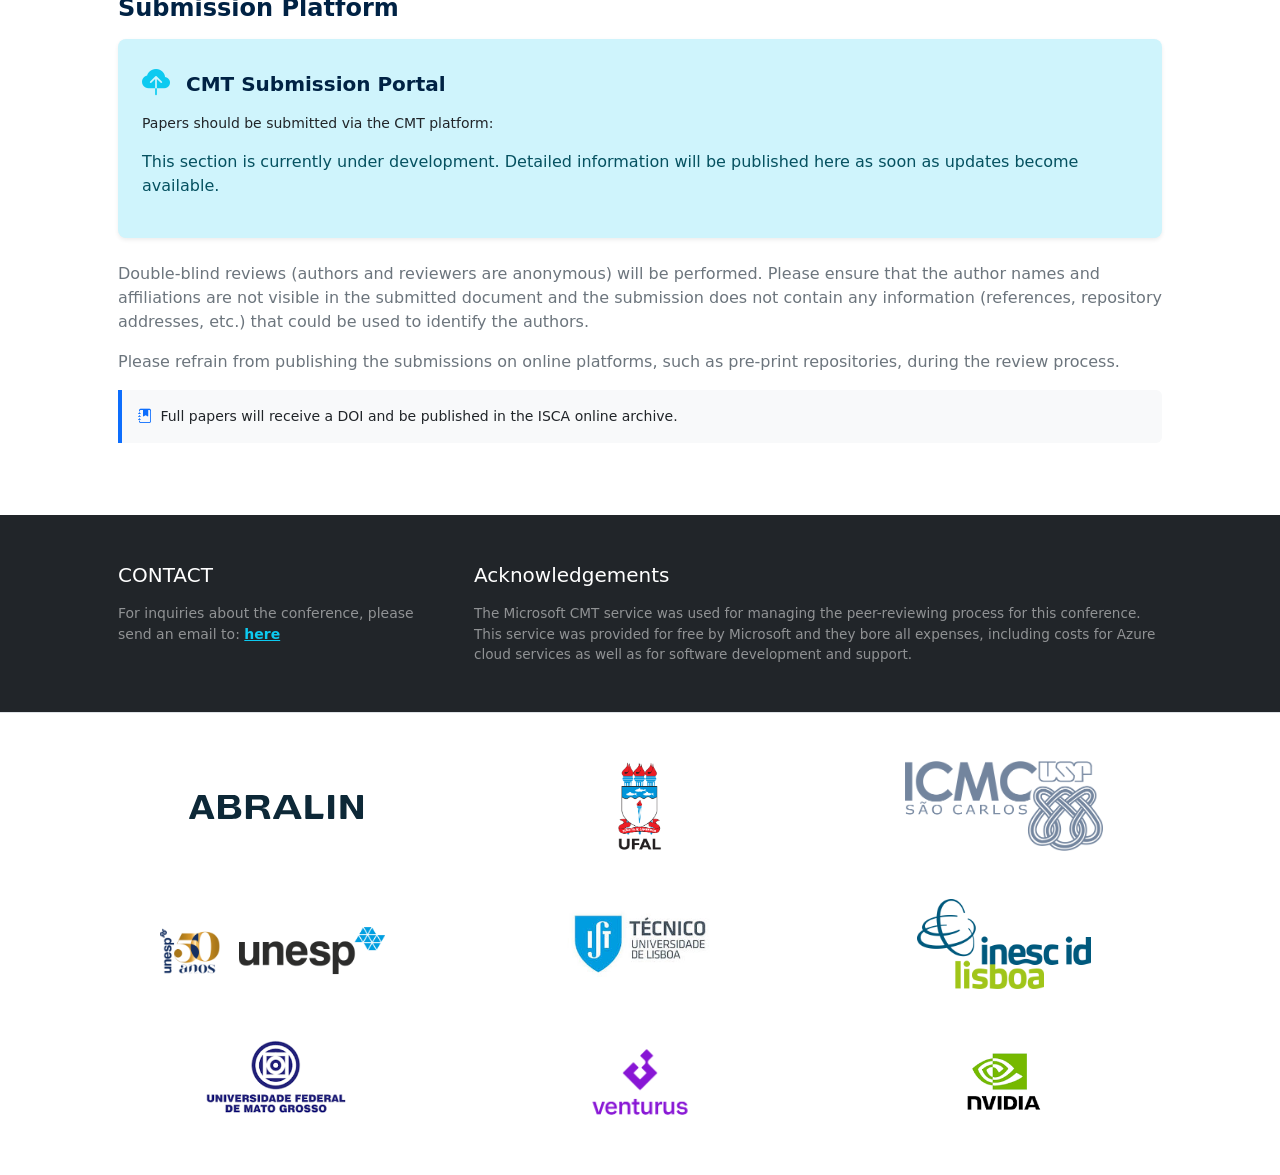
==== commit febc0135: "Updated pages" ====
--- a/authors.html
+++ b/authors.html
@@ -57,30 +57,19 @@
         <div class="row g-5">
             <div class="col-12 text-secondary">
                 
-                <!-- SECTION 1: IMPORTANT DATES -->
-                <h3 class="fw-bold text-dark-blue mb-3 fs-4">Important dates</h3>
-                <div class="table-responsive mb-5">
-                    <table class="table table-striped table-hover align-middle border-top">
-                        <tbody>
-                            <tr><td class="fw-bold text-primary">July 1, 2026</td><td>Workshop announcement</td></tr>
-                            <tr><td class="fw-bold text-dark">January 30, 2027</td><td>Paper Submission System Opens</td></tr>
-                            <tr><td class="fw-bold text-dark">April 01, 2027</td><td>Final paper submission</td></tr>
-                            <tr><td class="fw-bold text-dark">June 21, 2027</td><td>Registration opens</td></tr>
-                            <tr><td class="fw-bold text-dark">June 21, 2027</td><td>Notification of acceptance</td></tr>
-                            <tr><td class="fw-bold text-dark">July 04, 2027</td><td>Camera-ready</td></tr>
-                            <tr class="table-info"><td class="fw-bold">Aug 29 - Sep 2, 2027</td><td><strong>INTERSPEECH 2027</strong>, São Paulo, Brazil</td></tr>
-                            <tr class="table-success"><td class="fw-bold">September 6-8, 2027</td><td><strong>SSW14</strong>, Maceió, Alagoas, Brazil</td></tr>
-                            <tr class="table-warning"><td class="fw-bold">September 9, 2027</td><td><strong>Blizzard Challenge 2027</strong>, Maceió, Alagoas, Brazil</td></tr>
-                        </tbody>
-                    </table>
-                </div>
-
-                <hr class="my-5 opacity-25">
 
                 <!-- SECTION 2: SUBMISSION INSTRUCTIONS -->
                 <h3 class="fw-bold text-dark-blue mb-3 fs-4">Submission Instructions</h3>
+
+<p>
+    SSW important dates can be found 
+    <a href="calls.html#important-dates" rel="noopener noreferrer" class="fw-bold text-decoration-underline text-dark">here</a>.
+</p>
+      
+
+                <p>All deadlines are <span class="text-danger fw-bold">23:59, Anywhere on Earth (AoE)</span>. Make sure that your paper complies with all instructions and specifications in the paper kit and with the <strong>ISCA Code of Ethics for Authors</strong>.</p>
+
                 <p>The workshop program will consist of a single track with three invited talks, oral and poster presentations.</p>
-                <p>The deadline for submissions is <span class="text-danger fw-bold">Sunday, April 20, 2027, 23:59, Anywhere on Earth</span>. Make sure that your paper complies with all instructions and specifications in the paper kit and with the <strong>ISCA Code of Ethics for Authors</strong>.</p>
 
                 <hr class="my-5 opacity-25">
 
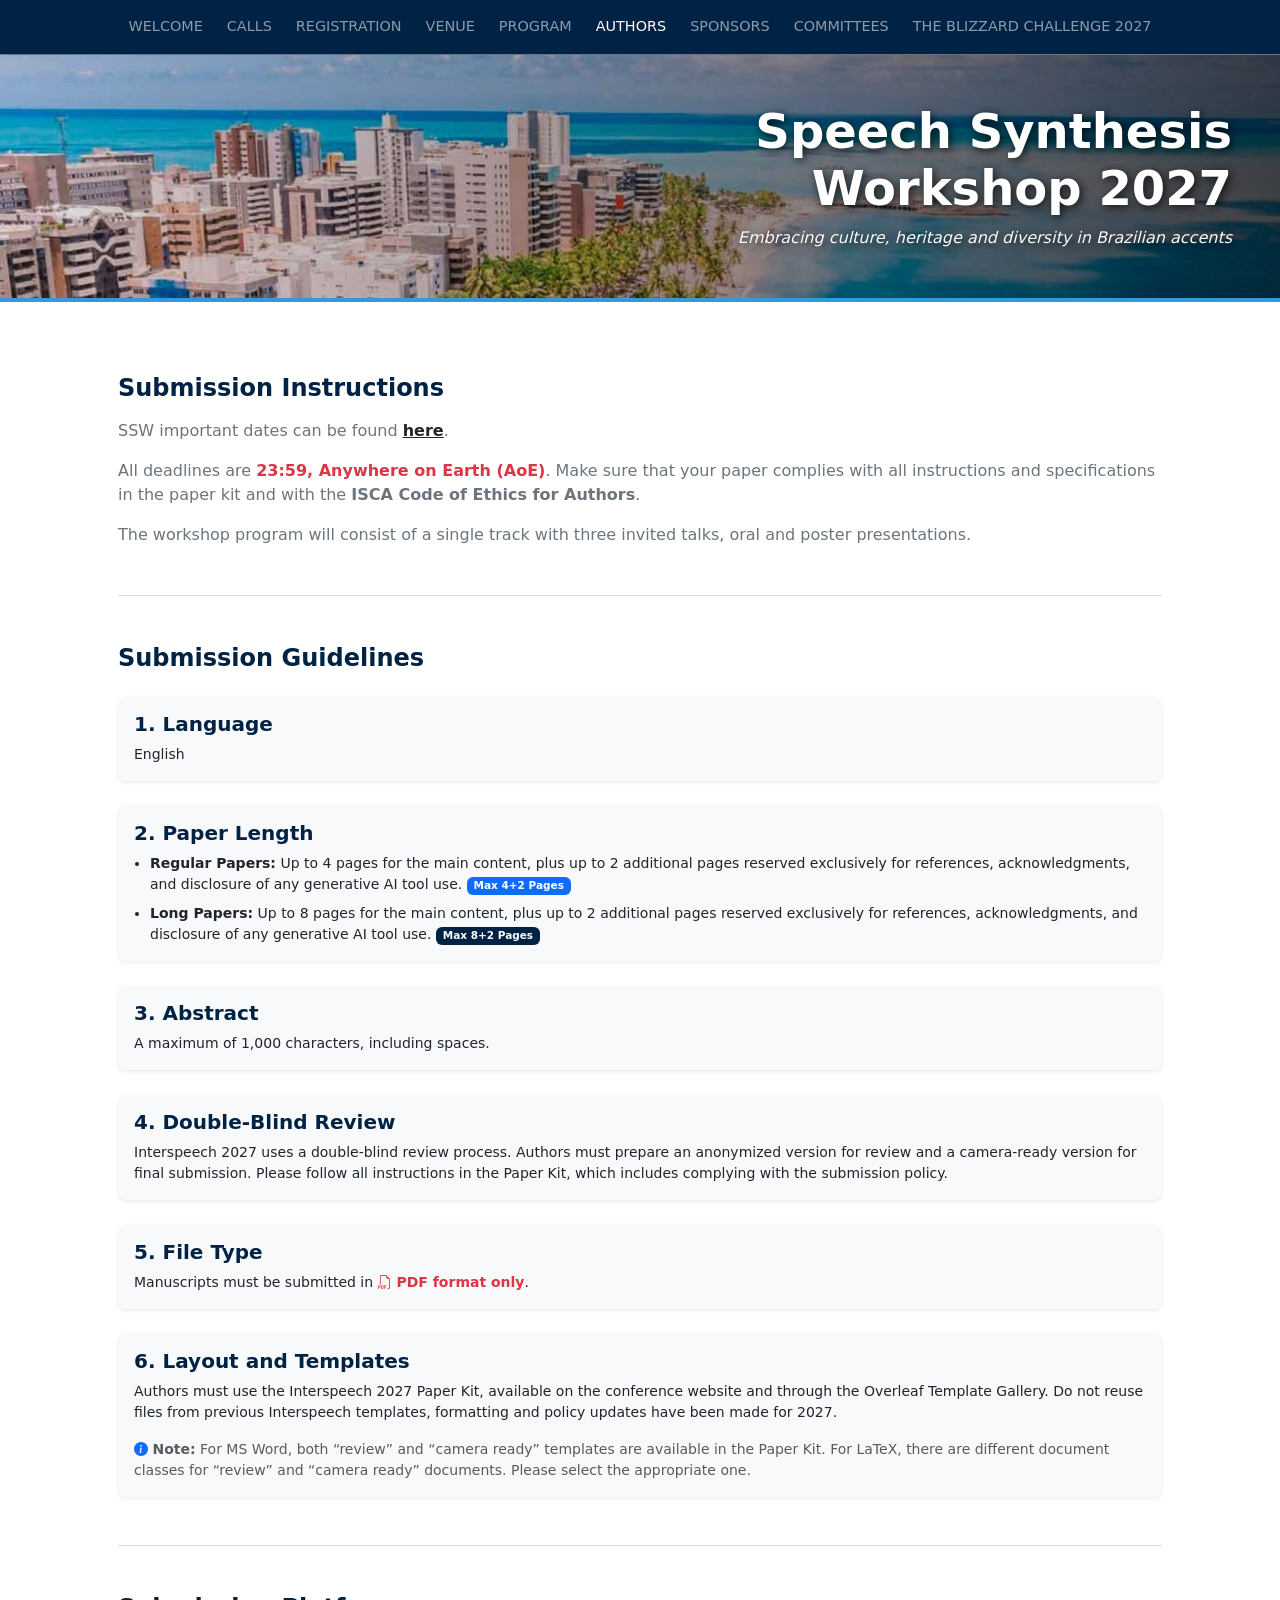
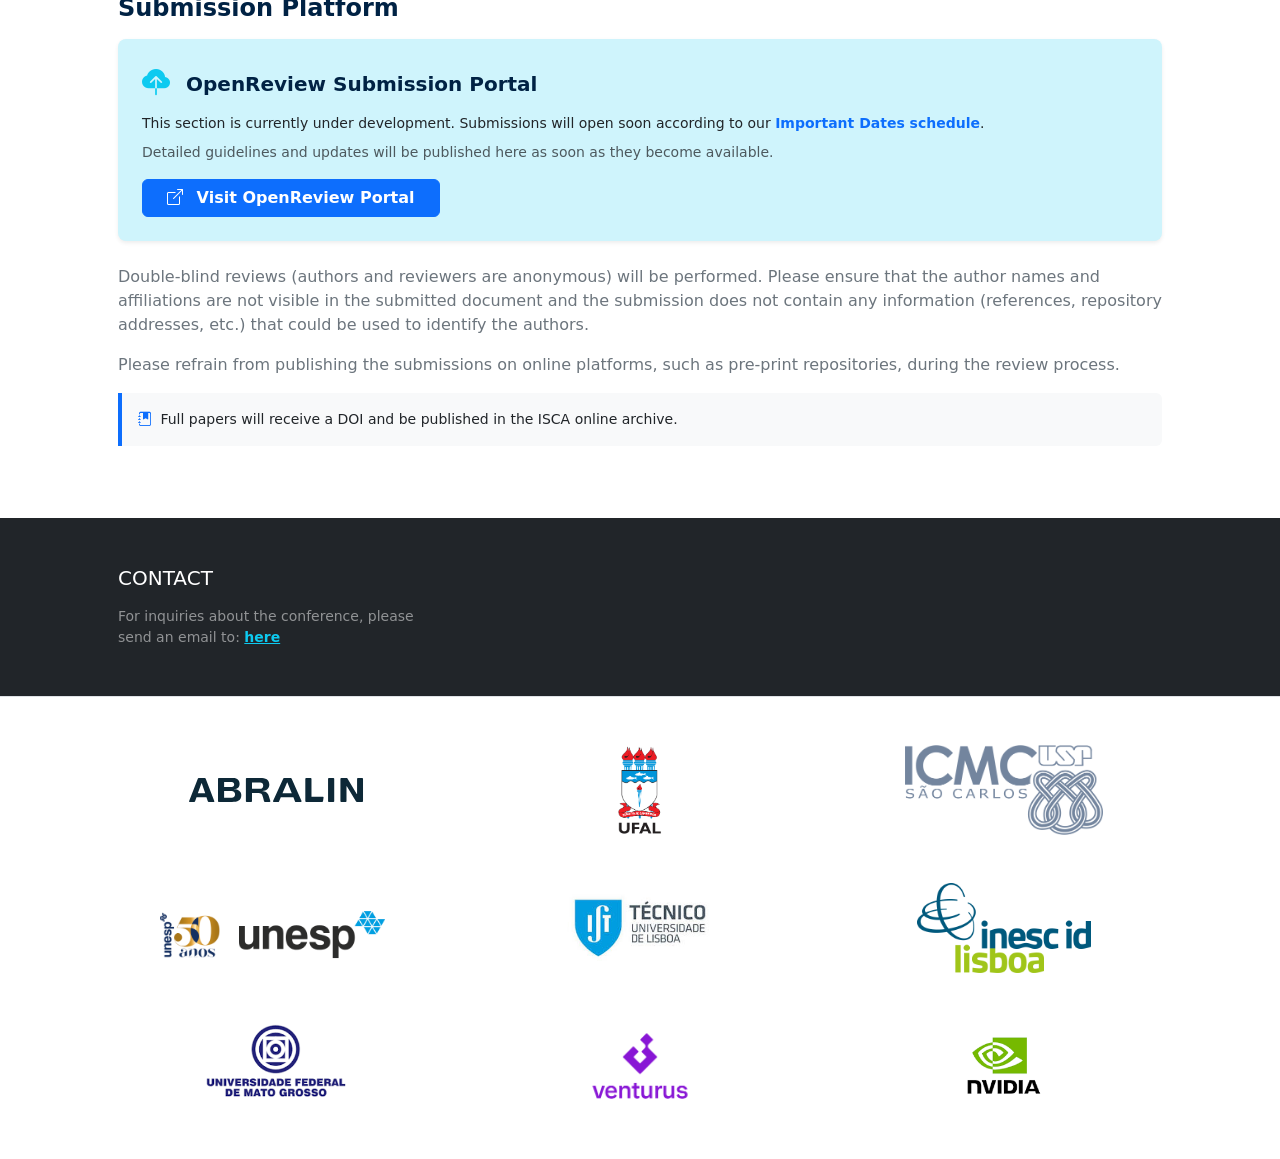
==== commit 4de776af: "Updated pages" ====
--- a/authors.html
+++ b/authors.html
@@ -136,16 +136,21 @@
                 <h3 class="fw-bold text-dark-blue mb-3 fs-4">Submission Platform</h3>
                 
                 <div class="alert alert-info border-0 p-4 mb-4 shadow-sm rounded-3">
-                    <div class="d-flex align-items-center gap-3 mb-2">
-                        <i class="bi bi-cloud-upload-fill fs-3 text-info"></i>
-                        <h5 class="fw-bold mb-0 text-dark-blue">CMT Submission Portal</h5>
-                    </div>
-                    <p class="small text-dark mb-3">Papers should be submitted via the CMT platform:</p>
-                    <p>This section is currently under development. Detailed information will be published here as soon as updates become available.</p>
-                    <!--a href="https://cmt3.research.microsoft.com/" target="_blank" class="btn btn-primary px-4 fw-bold">
-                        <i class="bi bi-box-arrow-up-right me-2"></i> Submit Paper via CMT
-                </a-->
-                </div>
+                 <div class="d-flex align-items-center gap-3 mb-2">
+                     <i class="bi bi-cloud-upload-fill fs-3 text-info"></i>
+                     <h5 class="fw-bold mb-0 text-dark-blue">OpenReview Submission Portal</h5>
+                 </div>
+                 <p class="small text-dark mb-2">
+                     This section is currently under development. Submissions will open soon according to our 
+                     <a href="https://nilc-nlp.github.io/ssw-2027/calls.html#important-dates" class="fw-bold text-decoration-none" target="_blank">Important Dates schedule</a>.
+                 </p>
+                 <p class="small text-muted mb-3">
+                     Detailed guidelines and updates will be published here as soon as they become available.
+                 </p>
+                 <a href="https://openreview.net/group?id=iscaconf.org/ISCA/2027/Workshop/SSW" target="_blank" class="btn btn-primary px-4 fw-bold">
+                     <i class="bi bi-box-arrow-up-right me-2"></i> Visit OpenReview Portal
+                 </a>
+             </div>
 
                 <p>Double-blind reviews (authors and reviewers are anonymous) will be performed. Please ensure that the author names and affiliations are not visible in the submitted document and the submission does not contain any information (references, repository addresses, etc.) that could be used to identify the authors.</p>
                 <p>Please refrain from publishing the submissions on online platforms, such as pre-print repositories, during the review process.</p>
@@ -165,10 +170,6 @@
                 <div class="col-md-4">
                     <h4 class="text-white mb-3 fs-5">CONTACT</h4>
                     <p class="small mb-0">For inquiries about the conference, please send an email to: <a href="mailto:sswblizzard2027@gmail.com" class="text-info fw-bold">here</a></p>
-                </div>
-                <div class="col-md-8">
-                    <h4 class="text-white mb-3 fs-5">Acknowledgements</h4>
-                    <p class="small mb-0" style="font-size: 0.85rem;">The Microsoft CMT service was used for managing the peer-reviewing process for this conference. This service was provided for free by Microsoft and they bore all expenses, including costs for Azure cloud services as well as for software development and support.</p>
                 </div>
             </div>
         </div>
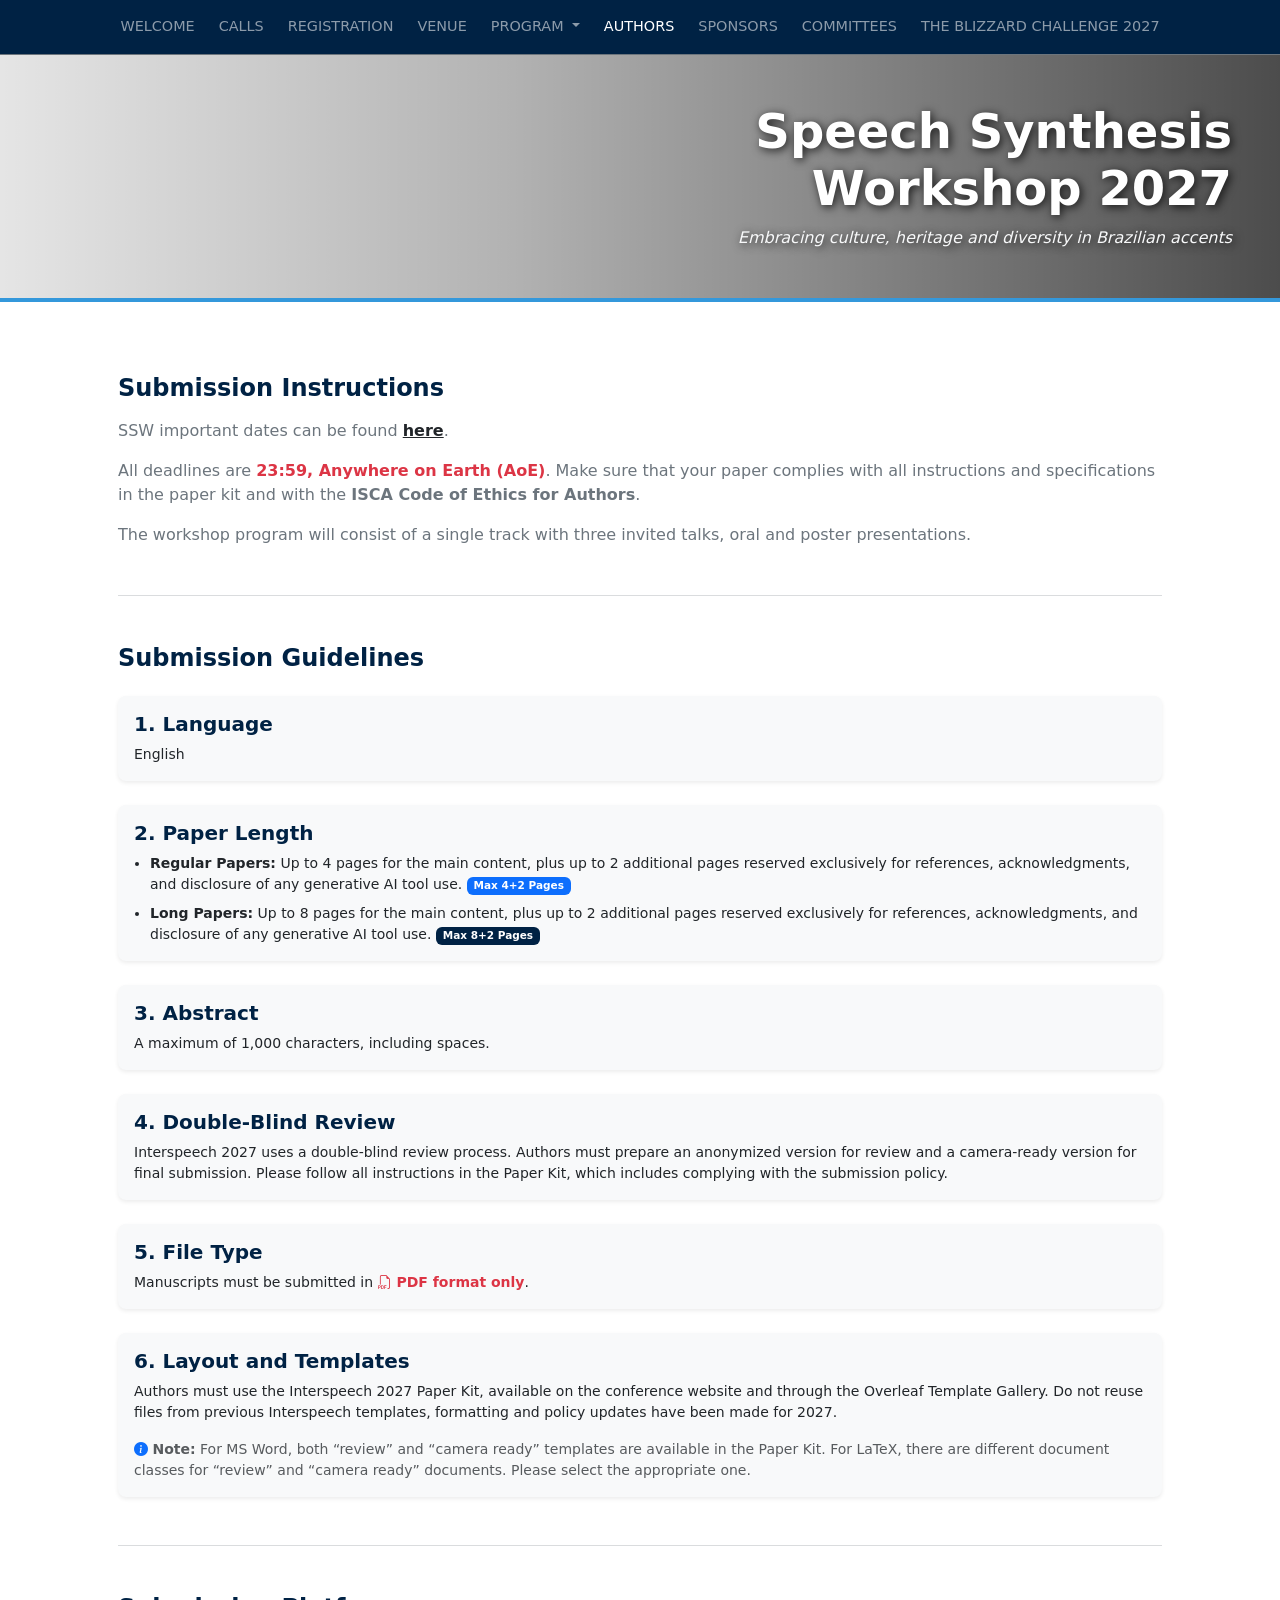
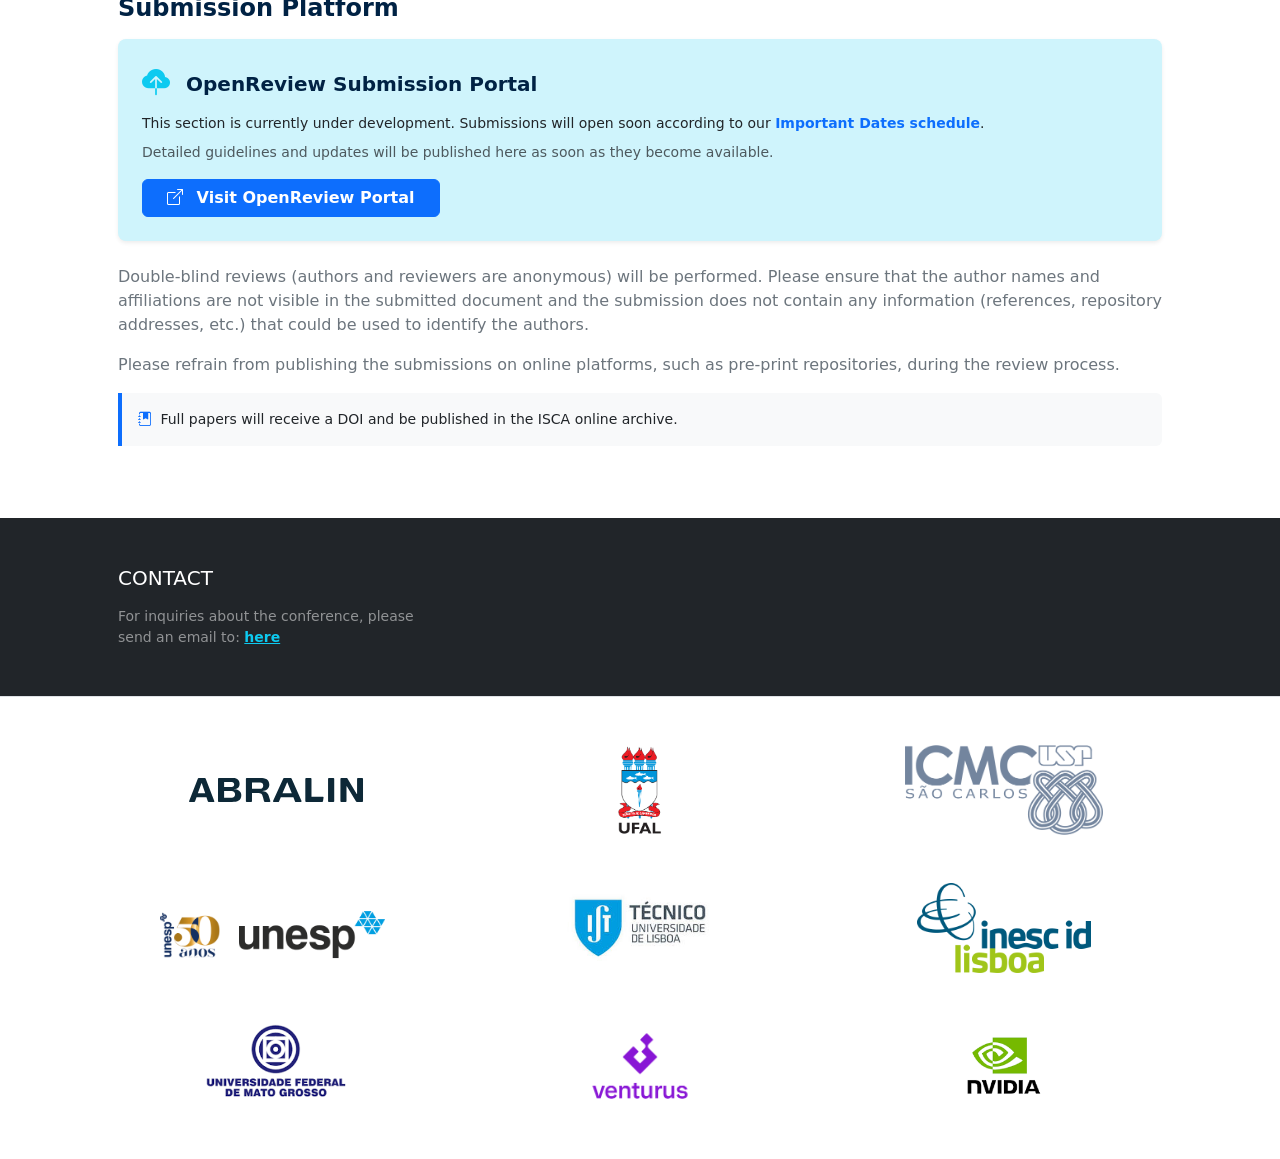
==== commit bdd351fa: "Updated pages" ====
--- a/authors.html
+++ b/authors.html
@@ -3,11 +3,13 @@
 <head>
     <meta charset="UTF-8">
     <meta name="viewport" content="width=device-width, initial-scale=1.0">
-    <title>Authors - Speech Synthesis Workshop 2027</title>
+    <title>Speech Synthesis Workshop 2027</title>
     <!-- Bootstrap CSS -->
     <link href="https://cdn.jsdelivr.net/npm/bootstrap@5.3.2/dist/css/bootstrap.min.css" rel="stylesheet">
     <!-- Bootstrap Icons -->
     <link rel="stylesheet" href="https://cdn.jsdelivr.net/npm/bootstrap-icons@1.11.1/font/bootstrap-icons.css">
+    <link rel="stylesheet" href="https://cdn.jsdelivr.net/npm/bootstrap-icons@1.11.3/font/bootstrap-icons.min.css">
+
     
     <link rel="stylesheet" href="css/theme.css">
     <link rel="stylesheet" href="css/components.css">
@@ -27,7 +29,17 @@
                    <li class="nav-item"><a class="nav-link" href="calls.html">Calls</a></li>
                     <li class="nav-item"><a class="nav-link" href="registration.html">Registration</a></li>
                     <li class="nav-item"><a class="nav-link" href="venue.html">Venue</a></li>
-                    <li class="nav-item"><a class="nav-link" href="program.html">Program</a></li>
+
+<li class="nav-item dropdown">
+    <a class="nav-link dropdown-toggle" href="program.html" id="programDropdown" role="button" data-bs-toggle="dropdown" aria-expanded="false">
+        Program
+    </a>
+    <ul class="dropdown-menu border-0 shadow-lg" aria-labelledby="programDropdown">
+        <li><a class="dropdown-item py-2" href="program.html"><i class="bi bi-calendar-week me-2 text-primary"></i>Schedule & Overview</a></li>
+        <li><a class="dropdown-item py-2" href="keynotes.html"><i class="bi bi-mic-fill me-2 text-primary"></i>Keynote Speakers</a></li>
+    </ul>
+</li>
+
                     <li class="nav-item"><a class="nav-link active" aria-current="page" href="authors.html">Authors</a></li>
                     <li class="nav-item"><a class="nav-link" href="sponsors.html">Sponsors</a></li>
                     <li class="nav-item"><a class="nav-link" href="committees.html">Committees</a></li>
--- a/css/components.css
+++ b/css/components.css
@@ -1,24 +1,15 @@
 /* Faixa com a imagem de Maceió para as páginas secundárias */
 .page-header-hero {
     background-image: linear-gradient(to left, rgba(0, 0, 0, 0.7) 0%, rgba(0, 0, 0, 0.3) 60%, rgba(0, 0, 0, 0.1) 100%), 
-                      url('../images/maceio.jpeg');
+                      url('../images/maceio2.jpeg');
     background-size: cover;
     background-repeat: no-repeat;
     
-    /* No celular: gradiente e imagem começam no topo normal */
-    background-position: center top, center top; 
+    /* Trava tudo no topo: resolve o bug do computador e o do celular de uma vez só */
+    background-position: center top; 
     
     padding: 3rem 0; 
     border-bottom: 4px solid #3498db; 
-}
-
-/* Aplica o ajuste APENAS em computadores e tablets grandes */
-@media (min-width: 992px) {
-    .page-header-hero {
-        /* CORREÇÃO AQUI: O gradiente fica travado cobrindo o bloco inteiro (center top) 
-           e APENAS a foto (segundo valor) sobe os -60px para fazer o corte que você quer. */
-        background-position: center top, center -60px; 
-    }
 }
 
 /* Faixa compacta para o topo das páginas secundárias */
@@ -87,4 +78,29 @@
     border-left: 4px solid #00d2c4 !important;
 }
 
+/* Abrir o submenu ao passar o mouse no Desktop */
+@media (min-width: 1200px) {
+    .navbar .nav-item.dropdown:hover .dropdown-menu {
+        display: block;
+        margin-top: 0; /* Elimina o espaço vago para o mouse não "perder" o menu */
+        animation: fadeIn 0.2s ease-in-out;
+    }
+}
 
+/* Animação suave opcional */
+@keyframes fadeIn {
+    from {
+        opacity: 0;
+        transform: translateY(6px);
+    }
+    to {
+        opacity: 1;
+        transform: translateY(0);
+    }
+}
+
+
+
+
+
+
